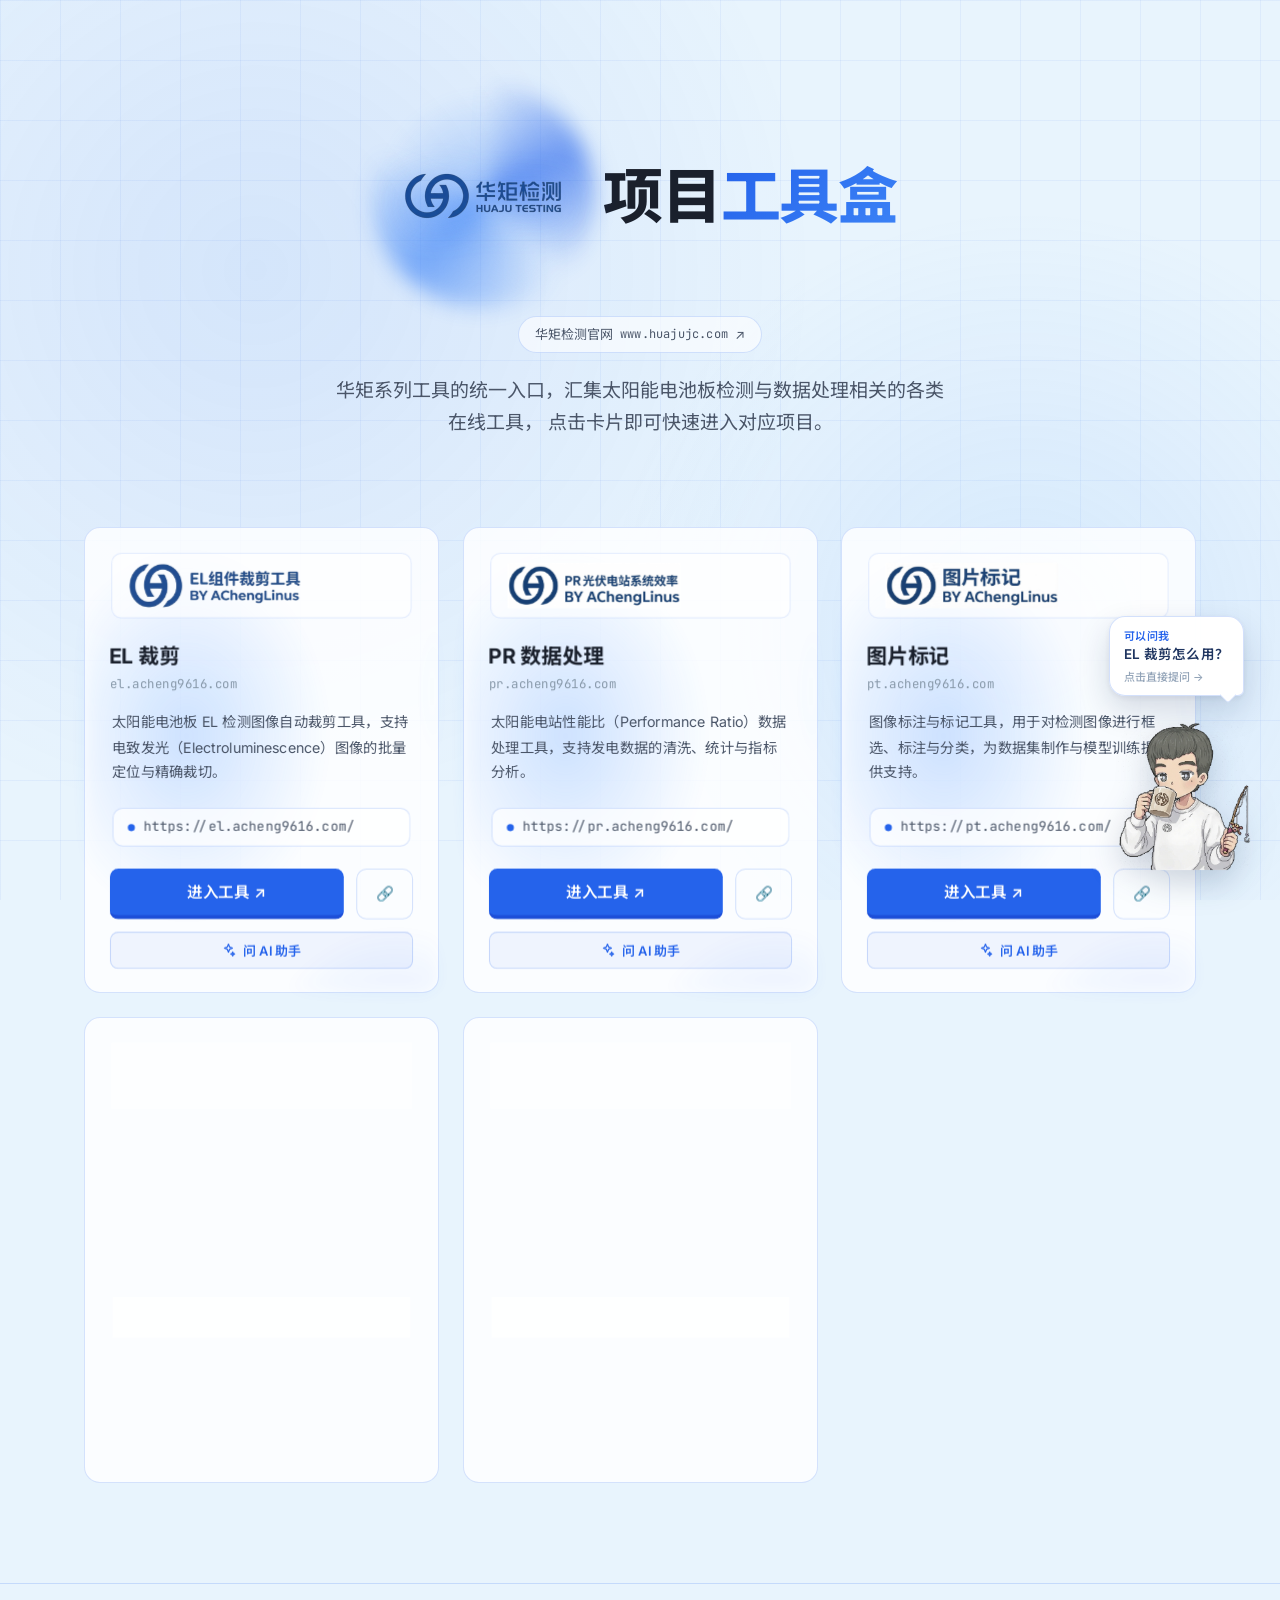
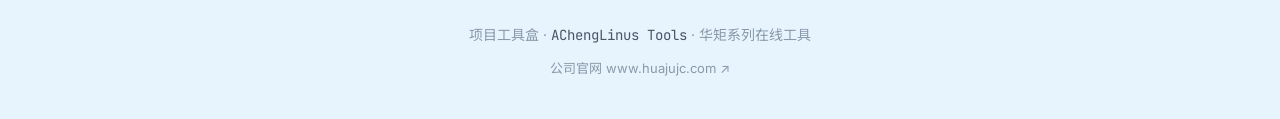
==== index.html @ 7087ccc2 "feat: 报告查询卡片补充 2024 年前后查询方式说明与弹窗" ====
<!DOCTYPE html>
<html lang="zh-CN" data-theme="day">
<head>
<meta charset="UTF-8">
<meta name="viewport" content="width=device-width, initial-scale=1.0">
<title>项目工具盒 — 华矩检测 · 光伏 EL 检测与 PR 数据在线工具</title>
<meta name="description" content="华矩检测在线工具盒：光伏电池板 EL 检测图像自动裁剪、PR 性能比数据清洗与报表、检测图像点位标注与偏差分析，浏览器打开即用，无需安装。">
<link rel="canonical" href="https://tool.acheng9616.com/">
<meta name="theme-color" content="#2563eb">
<meta property="og:type" content="website">
<meta property="og:site_name" content="项目工具盒 · 华矩检测">
<meta property="og:title" content="项目工具盒 — 华矩检测 · 光伏 EL 检测与 PR 数据在线工具">
<meta property="og:description" content="光伏电池板 EL 检测图像自动裁剪、PR 性能比数据清洗与报表、检测图像点位标注，浏览器打开即用。">
<meta property="og:url" content="https://tool.acheng9616.com/">
<meta property="og:image" content="https://tool.acheng9616.com/assets/logo.png">
<meta property="og:locale" content="zh_CN">
<meta name="twitter:card" content="summary">
<meta name="twitter:title" content="项目工具盒 — 华矩检测在线工具">
<meta name="twitter:description" content="光伏 EL 检测图像裁剪、PR 性能比数据处理、检测图像标注，浏览器打开即用。">
<script type="application/ld+json">
{
  "@context": "https://schema.org",
  "@graph": [
    {
      "@type": "Organization",
      "@id": "https://tool.acheng9616.com/#org",
      "name": "华矩检测",
      "alternateName": "HUAJU TESTING",
      "url": "https://www.huajujc.com/",
      "logo": "https://tool.acheng9616.com/assets/logo.png"
    },
    {
      "@type": "WebSite",
      "@id": "https://tool.acheng9616.com/#website",
      "url": "https://tool.acheng9616.com/",
      "name": "项目工具盒 — 华矩检测在线工具",
      "inLanguage": "zh-CN",
      "publisher": { "@id": "https://tool.acheng9616.com/#org" }
    },
    {
      "@type": "ItemList",
      "name": "在线工具",
      "itemListElement": [
        { "@type": "ListItem", "position": 1, "name": "EL 裁剪 — 光伏 EL 检测图像自动裁剪", "url": "https://el.acheng9616.com/" },
        { "@type": "ListItem", "position": 2, "name": "PR 数据处理 — 光伏电站性能比解析", "url": "https://pr.acheng9616.com/" },
        { "@type": "ListItem", "position": 3, "name": "图片标记 — 光伏组件 EL 点位标注", "url": "https://pt.acheng9616.com/" }
      ]
    }
  ]
}
</script>
<link rel="icon" type="image/png" sizes="131x96" href="assets/favicon.png">
<link rel="preconnect" href="https://fonts.googleapis.com">
<link href="https://fonts.googleapis.com/css2?family=Inter:wght@400;500;600;700;800&family=JetBrains+Mono:wght@400;500&family=Noto+Sans+SC:wght@400;500;600;700&display=swap" rel="stylesheet">
<style>
:root {
  --bg-primary: #0a0a0f;
  --bg-secondary: #12121a;
  --bg-card: rgba(18, 18, 30, 0.75);
  --bg-card-hover: rgba(30, 30, 50, 0.85);
  --border: rgba(59, 130, 246, 0.12);
  --border-hover: rgba(59, 130, 246, 0.35);
  --text-primary: #e8e8ed;
  --text-secondary: #8888a0;
  --text-muted: #555570;
  --accent: #3b82f6;
  --accent-2: #60a5fa;
  --accent-hover: #2563eb;
  --accent-glow: rgba(59, 130, 246, 0.15);
  --radius: 16px;
  --radius-sm: 10px;
}

/* ===== Day Mode (蓝天白云) ===== */
[data-theme="day"] {
  --bg-primary: #e8f4fd;
  --bg-secondary: #d0e8f7;
  --bg-card: rgba(255, 255, 255, 0.78);
  --bg-card-hover: rgba(255, 255, 255, 0.95);
  --border: rgba(37, 99, 235, 0.18);
  --border-hover: rgba(37, 99, 235, 0.45);
  --text-primary: #1a202c;
  --text-secondary: #4a5568;
  --text-muted: #8899aa;
  --accent: #2563eb;
  --accent-2: #3b82f6;
  --accent-hover: #1d4ed8;
  --accent-glow: rgba(37, 99, 235, 0.10);
}

[data-theme="day"] body::before {
  background:
    radial-gradient(800px circle at 20% 30%, rgba(37, 99, 235, 0.10) 0%, transparent 70%),
    radial-gradient(600px circle at 80% 70%, rgba(96, 165, 250, 0.14) 0%, transparent 70%) !important;
}

[data-theme="day"] .grid-overlay {
  background-image:
    linear-gradient(rgba(37, 99, 235, 0.06) 1px, transparent 1px),
    linear-gradient(90deg, rgba(37, 99, 235, 0.06) 1px, transparent 1px) !important;
}

[data-theme="day"] .card {
  background: rgba(255, 255, 255, 0.82);
}

[data-theme="day"] .card:hover {
  background: rgba(255, 255, 255, 0.96);
}

[data-theme="day"] .brand {
  background: rgba(255, 255, 255, 0.6);
  border-color: rgba(37, 99, 235, 0.12);
}

[data-theme="day"] .domain-tag {
  background: rgba(255, 255, 255, 0.7);
}

* { margin: 0; padding: 0; box-sizing: border-box; }

html {
  scroll-behavior: smooth;
  scrollbar-width: thin;
  scrollbar-color: var(--accent) var(--bg-secondary);
}

body {
  font-family: 'Inter', 'Noto Sans SC', -apple-system, sans-serif;
  background: var(--bg-primary);
  color: var(--text-primary);
  line-height: 1.6;
  min-height: 100vh;
  overflow-x: hidden;
  transition: background-color 0.4s ease, color 0.4s ease;
}

/* Ambient background effect */
body::before {
  content: '';
  position: fixed;
  inset: 0;
  background:
    radial-gradient(800px circle at 20% 30%, rgba(59, 130, 246, 0.05) 0%, transparent 70%),
    radial-gradient(600px circle at 80% 70%, rgba(96, 165, 250, 0.04) 0%, transparent 70%);
  pointer-events: none;
  z-index: 0;
  transition: background 0.4s ease;
}

/* Grid overlay */
.grid-overlay {
  position: fixed;
  inset: 0;
  background-image:
    linear-gradient(rgba(59, 130, 246, 0.03) 1px, transparent 1px),
    linear-gradient(90deg, rgba(59, 130, 246, 0.03) 1px, transparent 1px);
  background-size: 60px 60px;
  pointer-events: none;
  z-index: 0;
  transition: background-image 0.4s ease;
}

.container {
  position: relative;
  z-index: 1;
  max-width: 1160px;
  margin: 0 auto;
  padding: 0 24px;
}

/* ===== Hero ===== */
.hero {
  padding: 96px 0 64px;
  text-align: center;
}

.hero h1 {
  font-size: clamp(36px, 6vw, 60px);
  font-weight: 800;
  line-height: 1.15;
  margin-bottom: 20px;
  letter-spacing: -0.02em;
}

.hero h1 .gradient {
  background: linear-gradient(135deg, var(--accent), var(--accent-2));
  -webkit-background-clip: text;
  -webkit-text-fill-color: transparent;
  background-clip: text;
}

.hero p {
  font-size: clamp(16px, 2vw, 19px);
  color: var(--text-secondary);
  max-width: 620px;
  margin: 0 auto;
  line-height: 1.7;
}

/* 公司官网入口 */
.hero-site {
  margin: 0 0 22px;
}

.hero-site a {
  display: inline-flex;
  align-items: center;
  gap: 7px;
  padding: 7px 16px;
  border: 1px solid var(--border);
  border-radius: 999px;
  background: rgba(255, 255, 255, 0.6);
  color: var(--text-secondary);
  font-size: 13px;
  text-decoration: none;
  transition: color 0.3s ease, border-color 0.3s ease, background 0.3s ease, transform 0.3s ease;
}

.hero-site a:hover {
  color: var(--accent);
  border-color: var(--accent);
  background: #fff;
  transform: translateY(-1px);
}

.hero-site .mono {
  font-family: 'JetBrains Mono', monospace;
  font-size: 12px;
  letter-spacing: 0.2px;
}

/* ===== 动态 logo ===== */
.hero-title {
  display: flex;
  align-items: center;
  justify-content: center;
  gap: 20px;
  flex-wrap: wrap;
  margin-bottom: 20px;
}

.hero-title h1 {
  margin-bottom: 0;
}

.hero .logo {
  position: relative;
  width: clamp(132px, 22vw, 200px);
  height: clamp(132px, 22vw, 200px);
  flex-shrink: 0;
  perspective: 800px;
  animation: logoFloat 5s ease-in-out infinite;
}

.hero .logo::before {
  content: '';
  position: absolute;
  inset: -6px;
  border-radius: 50%;
  background: radial-gradient(circle, rgba(59, 130, 246, 0.35), transparent 70%);
  filter: blur(6px);
  z-index: 0;
  animation: logoGlow 4s ease-in-out infinite;
}

.hero .logo::after {
  content: '';
  position: absolute;
  inset: -12px;
  border-radius: 50%;
  background: conic-gradient(from 0deg,
    transparent 0%, var(--accent) 18%, transparent 38%,
    var(--accent-2) 62%, transparent 82%);
  filter: blur(10px);
  opacity: 0.6;
  z-index: 0;
  animation: logoSpin 9s linear infinite;
}

.hero .logo img {
  position: relative;
  width: 100%;
  height: 100%;
  object-fit: contain;
  z-index: 2;
  filter: drop-shadow(0 6px 18px rgba(59, 130, 246, 0.45));
  transition: transform 0.5s ease;
}

.hero .logo:hover img {
  transform: rotate3d(0.5, 1, 0, 20deg) scale(1.08);
}

@keyframes logoFloat {
  0%, 100% { transform: translateY(0); }
  50%      { transform: translateY(-10px); }
}

@keyframes logoGlow {
  0%, 100% { transform: scale(1);    opacity: 0.55; }
  50%      { transform: scale(1.15); opacity: 0.85; }
}

@keyframes logoSpin {
  to { transform: rotate(360deg); }
}

/* ===== Projects Grid ===== */
.projects {
  padding: 24px 0 100px;
}

.projects-grid {
  display: grid;
  grid-template-columns: repeat(auto-fit, minmax(320px, 1fr));
  gap: 24px;
}

.card-wrap {
  perspective: 1200px;
  height: 100%;
}

.card {
  background: var(--bg-card);
  border: 1px solid var(--border);
  border-radius: var(--radius);
  padding: 30px;
  position: relative;
  display: flex;
  flex-direction: column;
  height: 100%;
  transform-style: preserve-3d;
  will-change: transform;
  transition: transform 0.5s ease, border-color 0.3s, background 0.4s ease, box-shadow 0.3s;
}

.card::before {
  content: '';
  position: absolute;
  top: 0; left: 0; right: 0;
  height: 2px;
  background: linear-gradient(90deg, transparent, var(--accent), transparent);
  opacity: 0;
  transition: opacity 0.3s;
}

.card:hover {
  border-color: var(--border-hover);
  transform: translateY(-8px) scale(1.04) rotate3d(0.5, 1, 0, 16deg);
  background: var(--bg-card-hover);
  box-shadow: 0 24px 60px var(--accent-glow);
}

.card:hover::before {
  opacity: 1;
}

/* 3D 分层深度（卡片旋转时产生视差） */
.card .brand { transform: translateZ(30px); }
.card h2 { transform: translateZ(45px); }
.card .sub { transform: translateZ(40px); }
.card p.desc { transform: translateZ(25px); }
.card .domain-tag { transform: translateZ(20px); }
.card .card-actions { transform: translateZ(40px); }

/* 流动画面背景（仿 shader 的墨水/光斑漂移） */
.card::after {
  content: '';
  position: absolute;
  inset: 0;
  border-radius: inherit;
  overflow: hidden;
  z-index: 0;
  pointer-events: none;
  background:
    radial-gradient(42% 42% at 18% 28%, rgba(59, 130, 246, 0.55), transparent 60%),
    radial-gradient(38% 38% at 82% 22%, rgba(96, 165, 250, 0.50), transparent 60%),
    radial-gradient(46% 46% at 55% 82%, rgba(37, 99, 235, 0.50), transparent 62%),
    radial-gradient(34% 34% at 88% 70%, rgba(147, 197, 253, 0.42), transparent 60%);
  background-size: 160% 160%;
  filter: blur(8px) saturate(1.2);
  opacity: 0.4;
  animation: cardFlow 16s ease-in-out infinite alternate;
  transition: opacity 0.5s ease;
}

.card:hover::after {
  opacity: 0.68;
}

@keyframes cardFlow {
  0%   { background-position: 0% 0%, 100% 0%, 50% 100%, 100% 100%; }
  33%  { background-position: 55% 35%, 30% 55%, 85% 20%, 20% 75%; }
  66%  { background-position: 85% 75%, 60% 20%, 15% 45%, 70% 30%; }
  100% { background-position: 100% 100%, 0% 100%, 40% 20%, 90% 15%; }
}

/* 邮戳印章：悬停时浮现名称与日期 */
.postmark {
  position: absolute;
  top: 16px;
  right: 16px;
  z-index: 5;
  width: 72px;
  height: 72px;
  border: 2px dashed var(--accent);
  border-radius: 50%;
  display: flex;
  flex-direction: column;
  align-items: center;
  justify-content: center;
  gap: 2px;
  text-align: center;
  background: var(--accent-glow);
  color: var(--accent);
  transform: translateZ(60px) rotate(14deg) scale(0.5);
  opacity: 0;
  pointer-events: none;
  transition: opacity 0.45s ease, transform 0.55s cubic-bezier(0.34, 1.56, 0.64, 1);
}

.postmark .pm-name {
  font-size: 16px;
  font-weight: 800;
  line-height: 1;
  letter-spacing: 0.05em;
}

.postmark .pm-date {
  font-size: 9px;
  font-weight: 700;
  letter-spacing: 0.12em;
  opacity: 0.85;
}

.card:hover .postmark {
  opacity: 1;
  transform: translateZ(70px) rotate(-6deg) scale(1);
}

/* 品牌 logo 区域 */
.brand {
  display: flex;
  align-items: center;
  height: 64px;
  padding: 0 16px;
  margin-bottom: 22px;
  background: var(--bg-secondary);
  border: 1px solid var(--border);
  border-radius: var(--radius-sm);
  transition: background 0.4s ease, border-color 0.4s ease;
}

.brand img {
  max-height: 44px;
  max-width: 100%;
  width: auto;
  height: auto;
  object-fit: contain;
  display: block;
}

.card h2 {
  font-size: 20px;
  font-weight: 700;
  margin-bottom: 2px;
}

.card .sub {
  font-size: 12px;
  color: var(--text-muted);
  font-family: 'JetBrains Mono', monospace;
  letter-spacing: 0.02em;
  margin-bottom: 14px;
  display: block;
}

.card p.desc {
  font-size: 14px;
  color: var(--text-secondary);
  line-height: 1.75;
  margin-bottom: 22px;
  flex-grow: 1;
}

.domain-tag {
  display: inline-flex;
  align-items: center;
  gap: 8px;
  padding: 8px 14px;
  background: var(--bg-secondary);
  border: 1px solid var(--border);
  border-radius: var(--radius-sm);
  font-family: 'JetBrains Mono', monospace;
  font-size: 13px;
  color: var(--text-secondary);
  margin-bottom: 20px;
  transition: background 0.4s ease, border-color 0.4s ease;
  word-break: break-all;
}

.domain-tag .dot {
  width: 7px;
  height: 7px;
  border-radius: 50%;
  background: var(--accent);
  flex-shrink: 0;
}

.card-actions {
  display: flex;
  gap: 12px;
}

.btn-primary {
  flex: 1;
  display: inline-flex;
  align-items: center;
  justify-content: center;
  gap: 8px;
  padding: 8px 24px;
  background: var(--accent);
  color: #fff;
  border: none;
  border-bottom: 4px solid var(--accent-hover);
  border-radius: 8px;
  font-size: 15px;
  font-weight: 600;
  cursor: pointer;
  transition: all 0.2s;
  text-decoration: none;
  font-family: inherit;
}

.btn-primary:hover {
  filter: brightness(1.1);
  transform: translateY(-1px);
  border-bottom-width: 6px;
}

.btn-primary:active {
  filter: brightness(0.9);
  transform: translateY(2px);
  border-bottom-width: 2px;
}

.btn-ghost {
  display: inline-flex;
  align-items: center;
  justify-content: center;
  padding: 12px 18px;
  background: transparent;
  color: var(--text-primary);
  border: 1px solid var(--border);
  border-radius: var(--radius-sm);
  font-size: 14px;
  font-weight: 500;
  cursor: pointer;
  transition: all 0.2s;
  text-decoration: none;
  font-family: inherit;
  white-space: nowrap;
}

.btn-ghost:hover {
  border-color: var(--border-hover);
  background: var(--bg-card);
  transform: translateY(-2px);
}

/* ===== Footer ===== */
.footer {
  border-top: 1px solid var(--border);
  padding: 40px 0;
  text-align: center;
  transition: border-color 0.4s ease;
}

.footer p {
  font-size: 14px;
  color: var(--text-muted);
}

.footer .mono {
  font-family: 'JetBrains Mono', monospace;
  color: var(--text-secondary);
}

.footer-site {
  margin-top: 10px;
}

.footer-site a {
  font-size: 13px;
  color: var(--text-muted);
  text-decoration: none;
  transition: color 0.3s ease;
}

.footer-site a:hover {
  color: var(--accent);
}

/* ===== Version Choice Modal ===== */
.modal-overlay {
  position: fixed;
  inset: 0;
  z-index: 2000;
  background: rgba(0, 0, 0, 0.6);
  backdrop-filter: blur(6px);
  -webkit-backdrop-filter: blur(6px);
  display: none;
  align-items: center;
  justify-content: center;
  padding: 24px;
}

.modal-overlay.open {
  display: flex;
}

.modal-box {
  background: var(--bg-card);
  border: 1px solid var(--border);
  border-radius: var(--radius);
  padding: 32px;
  max-width: 520px;
  width: 100%;
  box-shadow: 0 20px 60px rgba(0, 0, 0, 0.4);
  backdrop-filter: blur(10px);
  -webkit-backdrop-filter: blur(10px);
}

.modal-box h3 {
  font-size: 18px;
  font-weight: 600;
  margin-bottom: 12px;
}

.modal-box p.sub {
  font-size: 14px;
  color: var(--text-secondary);
  line-height: 1.7;
  margin-bottom: 20px;
}

.version-cards {
  display: grid;
  grid-template-columns: 1fr 1fr;
  gap: 16px;
  margin-bottom: 8px;
}

.version-card {
  background: var(--bg-card);
  border: 1px solid var(--border);
  border-radius: var(--radius-sm);
  padding: 24px 20px;
  text-align: center;
  cursor: pointer;
  transition: all 0.25s;
  text-decoration: none;
  color: var(--text-primary);
  display: block;
}

.version-card:hover {
  border-color: var(--accent);
  background: var(--bg-card-hover);
  transform: translateY(-3px);
  box-shadow: 0 8px 28px var(--accent-glow);
}

.version-card .vc-icon {
  font-size: 36px;
  margin-bottom: 12px;
  display: block;
}

.version-card .vc-label {
  font-size: 15px;
  font-weight: 600;
  margin-bottom: 6px;
  display: block;
}

.version-card .vc-hint {
  font-size: 12px;
  color: var(--text-muted);
  line-height: 1.5;
  display: block;
}

.modal-actions {
  display: flex;
  gap: 12px;
  justify-content: flex-end;
  margin-top: 16px;
}

.modal-cancel {
  padding: 10px 24px;
  font-size: 14px;
  background: transparent;
  color: var(--text-primary);
  border: 1px solid var(--border);
  border-radius: var(--radius-sm);
  font-weight: 500;
  cursor: pointer;
  transition: all 0.2s;
  font-family: inherit;
}

.modal-cancel:hover {
  border-color: var(--border-hover);
  background: var(--bg-card);
}

/* ===== Password Modal ===== */
.pwd-input {
  width: 100%;
  padding: 12px 16px;
  background: var(--bg-secondary);
  border: 1px solid var(--border);
  border-radius: var(--radius-sm);
  color: var(--text-primary);
  font-size: 15px;
  font-family: inherit;
  margin-bottom: 8px;
  outline: none;
  transition: border-color 0.2s;
}

.pwd-input:focus {
  border-color: var(--accent);
}

.pwd-error {
  color: #ef4444;
  font-size: 13px;
  margin-bottom: 8px;
  display: none;
}

/* ===== Report Query Modal ===== */
.report-info {
  font-size: 14px;
  color: var(--text-secondary);
  line-height: 1.8;
}

.report-info strong {
  color: var(--text-primary);
  font-weight: 600;
}

.report-info ol {
  margin: 6px 0 16px;
  padding-left: 22px;
}

.report-info li {
  margin-bottom: 6px;
}

.report-info p {
  margin-bottom: 6px;
}

.report-info p:last-child {
  margin-bottom: 0;
}

.report-info a,
.desc-link {
  color: var(--accent);
  text-decoration: none;
  border-bottom: 1px dashed rgba(59, 130, 246, 0.45);
  transition: border-bottom-color 0.2s;
}

.report-info a:hover,
.desc-link:hover {
  border-bottom-color: var(--accent);
}

.desc-link {
  white-space: nowrap;
}

@media (max-width: 600px) {
  .version-cards { grid-template-columns: 1fr; }
}

/* ===== Scroll Animations ===== */
.fade-in {
  opacity: 0;
  transform: translateY(24px);
  transition: opacity 0.6s ease, transform 0.6s ease;
}

.fade-in.visible {
  opacity: 1;
  transform: translateY(0);
}

/* 片头结束后会程序化聚焦标题（读屏用），不需要焦点框 */
#heroTitle:focus {
  outline: none;
}

/* ===== Responsive ===== */
@media (max-width: 600px) {
  .hero { padding: 80px 0 48px; }
  .hero h1 { font-size: 32px; }
  .hero-title { gap: 14px; }
  .card-actions { flex-direction: column; }
  .card { padding: 26px 22px; }
}
</style>
<link rel="stylesheet" href="intro.css">
<link rel="stylesheet" href="rag/assistant.css">
</head>
<body class="intro-active">

<noscript>
  <style>
    /* 无 JS 时直接让位给工具页，避免被片头锁住 */
    .intro { display: none !important; }
    body.intro-active { overflow: auto !important; }
  </style>
</noscript>

<!-- ===== 华矩（ESC / 跳过片头 立即进入，页脚可重播） ===== -->
<section class="intro" id="intro" aria-label="华矩检测品牌片头">
  <div class="intro-bg" aria-hidden="true">
    <div class="bg-orb bg-orb-a"></div>
    <div class="bg-orb bg-orb-b"></div>
    <div class="bg-grid"></div>
    <div class="bg-horizon"></div>
    <div class="bg-noise"></div>
  </div>

  <canvas id="energy-canvas" class="energy-canvas" aria-hidden="true"></canvas>

  <div class="intro-chrome" aria-hidden="true">
    <div class="chrome-top">
      <span class="chrome-brand">HUAJU <i>/</i> TESTING</span>
      <span class="chrome-center"><i></i> BRAND INTRO <i></i></span>
      <span class="chrome-sector">PV · ESS · TESTING</span>
    </div>
    <div class="chrome-bottom">
      <span>PRECISION / DATA / RELIABILITY</span>
      <span>HJ — 001</span>
    </div>
    <span class="corner corner-tl"></span>
    <span class="corner corner-tr"></span>
    <span class="corner corner-bl"></span>
    <span class="corner corner-br"></span>
  </div>

  <div class="intro-stage">
    <div class="mark-stage">
      <div class="orbit" aria-hidden="true">
        <span class="orbit-ring orbit-ring-outer"></span>
        <span class="orbit-ring orbit-ring-inner"></span>
        <span class="orbit-ticks"></span>
        <span class="orbit-sweep"></span>
        <span class="orbit-axis orbit-axis-x"></span>
        <span class="orbit-axis orbit-axis-y"></span>
        <span class="orbit-node node-1"></span>
        <span class="orbit-node node-2"></span>
        <span class="orbit-node node-3"></span>
        <span class="orbit-node node-4"></span>
        <span class="orbit-label label-n">PV <i>/</i> 01</span>
        <span class="orbit-label label-e">ESS <i>/</i> 02</span>
        <span class="orbit-label label-w">TEST <i>/</i> 03</span>
        <span class="orbit-readout readout-left">SYS.READY</span>
        <span class="orbit-readout readout-right">SCAN.ON</span>
      </div>

      <div class="emblem-wrap">
        <span class="emblem-glow" aria-hidden="true"></span>
        <span class="emblem" role="img" aria-label="华矩检测标识"></span>
        <span class="emblem-scan" aria-hidden="true"></span>
      </div>
    </div>

    <div class="intro-wordmark">
      <span class="wordmark-cn" role="img" aria-label="华矩检测"></span>
      <span class="wordmark-en" role="img" aria-label="HUAJU TESTING"></span>
    </div>

    <div class="intro-divider" aria-hidden="true"></div>

    <p class="intro-sectors"><span>光伏</span><i></i><span>储能</span><i></i><span>检测</span></p>
  </div>

  <div class="intro-footer">
    <div class="intro-progress" aria-hidden="true"><span></span></div>
    <div class="intro-footer-row">
      <span class="intro-status">BRAND IDENTIFICATION / 001</span>
      <button type="button" class="skip-intro" id="skipIntro">跳过片头 <span>[ 点击任意处 ]</span></button>
      <span class="intro-year">MMXXVI</span>
    </div>
  </div>
</section>

<!-- ===== 工具页主体（片头期间 inert） ===== -->
<div id="site">

<div class="grid-overlay"></div>

<!-- ===== Hero ===== -->
<header class="hero">
  <div class="container">
    <div class="hero-title fade-in">
      <div class="logo">
        <img src="assets/logo.png" alt="华矩检测 项目工具盒 logo">
      </div>
      <h1 id="heroTitle" tabindex="-1">项目<span class="gradient">工具盒</span></h1>
    </div>
    <div class="hero-site fade-in">
      <a href="https://www.huajujc.com" target="_blank" rel="noopener">
        华矩检测官网 <span class="mono">www.huajujc.com</span> ↗
      </a>
    </div>
    <p class="fade-in">
      华矩系列工具的统一入口，汇集太阳能电池板检测与数据处理相关的各类在线工具，
      点击卡片即可快速进入对应项目。
    </p>
  </div>
</header>

<!-- ===== Projects ===== -->
<section class="projects">
  <div class="container">
    <div class="projects-grid">

      <!-- EL 裁剪 -->
      <div class="card-wrap fade-in">
        <div class="card">
          <div class="postmark">
            <span class="pm-name">EL</span>
            <span class="pm-date">2026</span>
          </div>
          <div class="brand">
            <img src="assets/el-logo.png" alt="EL 裁剪：光伏电池板 EL 检测图像自动裁剪工具">
          </div>
          <h2>EL 裁剪</h2>
          <span class="sub">el.acheng9616.com</span>
          <p class="desc">
            太阳能电池板 EL 检测图像自动裁剪工具，支持电致发光（Electroluminescence）图像的批量定位与精确裁切。
          </p>
          <div class="domain-tag"><span class="dot"></span>https://el.acheng9616.com/</div>
          <div class="card-actions">
            <a class="btn-primary" href="javascript:void(0)" onclick="showVersionModal()">进入工具 ↗</a>
            <a class="btn-ghost" href="https://el.acheng9616.com/" target="_blank" rel="noopener">🔗</a>
            <button class="btn-ask" type="button" data-ask="EL 裁剪工具怎么使用？" title="问 AI：EL 裁剪工具怎么使用？">
              <svg viewBox="0 0 24 24" fill="none" stroke="currentColor" stroke-width="1.9" stroke-linecap="round" stroke-linejoin="round" aria-hidden="true"><path d="M12 3.2l1.8 4.4 4.4 1.8-4.4 1.8L12 15.6l-1.8-4.4L5.8 9.4l4.4-1.8L12 3.2z"/><path d="M18.6 15.4l.9 2.1 2.1.9-2.1.9-.9 2.1-.9-2.1-2.1-.9 2.1-.9.9-2.1z"/></svg>
              <span>问 AI 助手</span>
            </button>
          </div>
        </div>
      </div>

      <!-- PR 数据处理 -->
      <div class="card-wrap fade-in">
        <div class="card">
          <div class="postmark">
            <span class="pm-name">PR</span>
            <span class="pm-date">2026</span>
          </div>
          <div class="brand">
            <img src="assets/pr-logo.jpg" alt="PR 数据处理：光伏电站性能比数据解析工具">
          </div>
          <h2>PR 数据处理</h2>
          <span class="sub">pr.acheng9616.com</span>
          <p class="desc">
            太阳能电站性能比（Performance Ratio）数据处理工具，支持发电数据的清洗、统计与指标分析。
          </p>
          <div class="domain-tag"><span class="dot"></span>https://pr.acheng9616.com/</div>
          <div class="card-actions">
            <a class="btn-primary" href="https://pr.acheng9616.com/" target="_blank" rel="noopener">进入工具 ↗</a>
            <a class="btn-ghost" href="https://pr.acheng9616.com/" target="_blank" rel="noopener">🔗</a>
            <button class="btn-ask" type="button" data-ask="PR 数据处理工具怎么导入数据？" title="问 AI：PR 数据处理工具怎么导入数据？">
              <svg viewBox="0 0 24 24" fill="none" stroke="currentColor" stroke-width="1.9" stroke-linecap="round" stroke-linejoin="round" aria-hidden="true"><path d="M12 3.2l1.8 4.4 4.4 1.8-4.4 1.8L12 15.6l-1.8-4.4L5.8 9.4l4.4-1.8L12 3.2z"/><path d="M18.6 15.4l.9 2.1 2.1.9-2.1.9-.9 2.1-.9-2.1-2.1-.9 2.1-.9.9-2.1z"/></svg>
              <span>问 AI 助手</span>
            </button>
          </div>
        </div>
      </div>

      <!-- 图片标记 -->
      <div class="card-wrap fade-in">
        <div class="card">
          <div class="postmark">
            <span class="pm-name">PT</span>
            <span class="pm-date">2026</span>
          </div>
          <div class="brand">
            <img src="assets/pt-logo.jpg" alt="图片标记：光伏组件 EL 检测图像点位标注工具">
          </div>
          <h2>图片标记</h2>
          <span class="sub">pt.acheng9616.com</span>
          <p class="desc">
            图像标注与标记工具，用于对检测图像进行框选、标注与分类，为数据集制作与模型训练提供支持。
          </p>
          <div class="domain-tag"><span class="dot"></span>https://pt.acheng9616.com/</div>
          <div class="card-actions">
            <a class="btn-primary" href="https://pt.acheng9616.com/" target="_blank" rel="noopener">进入工具 ↗</a>
            <a class="btn-ghost" href="https://pt.acheng9616.com/" target="_blank" rel="noopener">🔗</a>
            <button class="btn-ask" type="button" data-ask="图片标记工具支持哪些图片格式？" title="问 AI：图片标记工具支持哪些图片格式？">
              <svg viewBox="0 0 24 24" fill="none" stroke="currentColor" stroke-width="1.9" stroke-linecap="round" stroke-linejoin="round" aria-hidden="true"><path d="M12 3.2l1.8 4.4 4.4 1.8-4.4 1.8L12 15.6l-1.8-4.4L5.8 9.4l4.4-1.8L12 3.2z"/><path d="M18.6 15.4l.9 2.1 2.1.9-2.1.9-.9 2.1-.9-2.1-2.1-.9 2.1-.9.9-2.1z"/></svg>
              <span>问 AI 助手</span>
            </button>
          </div>
        </div>
      </div>

      <!-- 电站仿真偏差分析工具 -->
      <div class="card-wrap fade-in">
        <div class="card">
          <div class="postmark">
            <span class="pm-name">DAT</span>
            <span class="pm-date">2026</span>
          </div>
          <div class="brand">
            <img src="assets/dev-logo.jpg" alt="电站仿真偏差分析：光伏电站发电偏差分析工具">
          </div>
          <h2>电站仿真偏差分析工具</h2>
          <span class="sub">dat.acheng9616.com</span>
          <p class="desc">
            电站仿真数据偏差分析工具，用于对比仿真模型与实际发电数据的偏差，辅助评估模型精度与运行状态。
          </p>
          <div class="domain-tag"><span class="dot"></span>https://dat.acheng9616.com/</div>
          <div class="card-actions">
            <a class="btn-primary" href="javascript:void(0)" onclick="showPasswordModal()">进入工具 ↗</a>
            <a class="btn-ghost" href="javascript:void(0)" onclick="showPasswordModal()">🔗</a>
            <button class="btn-ask" type="button" data-ask="电站仿真偏差分析工具怎么用？" title="问 AI：电站仿真偏差分析工具怎么用？">
              <svg viewBox="0 0 24 24" fill="none" stroke="currentColor" stroke-width="1.9" stroke-linecap="round" stroke-linejoin="round" aria-hidden="true"><path d="M12 3.2l1.8 4.4 4.4 1.8-4.4 1.8L12 15.6l-1.8-4.4L5.8 9.4l4.4-1.8L12 3.2z"/><path d="M18.6 15.4l.9 2.1 2.1.9-2.1.9-.9 2.1-.9-2.1-2.1-.9 2.1-.9.9-2.1z"/></svg>
              <span>问 AI 助手</span>
            </button>
          </div>
        </div>
      </div>

      <!-- 报告查询系统 -->
      <div class="card-wrap fade-in">
        <div class="card">
          <div class="postmark">
            <span class="pm-name">RPT</span>
            <span class="pm-date">2026</span>
          </div>
          <div class="brand">
            <img src="assets/report-logo.png" alt="报告查询系统：华矩检测报告在线查询入口">
          </div>
          <h2>报告查询系统</h2>
          <span class="sub">kdocs.cn</span>
          <p class="desc">
            2024 年及以后的报告可直接在线查询；更早的报告请通过机构邮件、电话或认监委监管平台查询。
            <a class="desc-link" href="javascript:void(0)" onclick="showReportModal()">查看查询方式 →</a>
          </p>
          <div class="domain-tag"><span class="dot"></span>kdocs.cn/office/d/323730395367</div>
          <div class="card-actions">
            <a class="btn-primary" href="https://kdocs.cn/office/d/323730395367?share_id=Q0UUQfpKB1UUVn" target="_blank" rel="noopener">点击查询 ↗</a>
            <a class="btn-ghost" href="https://kdocs.cn/office/d/323730395367?share_id=Q0UUQfpKB1UUVn" target="_blank" rel="noopener">🔗</a>
            <button class="btn-ask" type="button" data-ask="报告查询系统怎么查报告？" title="问 AI：报告查询系统怎么查报告？">
              <svg viewBox="0 0 24 24" fill="none" stroke="currentColor" stroke-width="1.9" stroke-linecap="round" stroke-linejoin="round" aria-hidden="true"><path d="M12 3.2l1.8 4.4 4.4 1.8-4.4 1.8L12 15.6l-1.8-4.4L5.8 9.4l4.4-1.8L12 3.2z"/><path d="M18.6 15.4l.9 2.1 2.1.9-2.1.9-.9 2.1-.9-2.1-2.1-.9 2.1-.9.9-2.1z"/></svg>
              <span>问 AI 助手</span>
            </button>
          </div>
        </div>
      </div>

    </div>
  </div>
</section>

<!-- ===== Footer ===== -->
<footer class="footer">
  <div class="container">
    <p>项目工具盒 · <span class="mono">AChengLinus Tools</span> · 华矩系列在线工具</p>
    <p class="footer-site"><a href="https://www.huajujc.com" target="_blank" rel="noopener">公司官网 www.huajujc.com ↗</a></p>
  </div>
</footer>

<!-- ===== Version Choice Modal ===== -->
<div class="modal-overlay" id="versionModal" onclick="if(event.target===this)closeVersionModal()">
  <div class="modal-box">
    <h3>选择使用方式</h3>
    <p class="sub">请选择适合您的方式使用华矩EL裁剪工具。</p>
    <div class="version-cards">
      <a href="javascript:void(0)" class="version-card" onclick="goServer()">
        <span class="vc-icon">🌐</span>
        <span class="vc-label">服务器版（局域网）</span>
        <span class="vc-hint">部署在实验室的局域网服务器，无需安装</span>
      </a>
      <a href="javascript:void(0)" class="version-card" onclick="goOffline()">
        <span class="vc-icon">💻</span>
        <span class="vc-label">下载离线版</span>
        <span class="vc-hint">下载到本机使用，双击 EXE 启动<br>适合外网/远程办公场景</span>
      </a>
    </div>
    <div class="modal-actions">
      <button class="modal-cancel" onclick="closeVersionModal()">取消</button>
    </div>
  </div>
</div>

<!-- ===== Password Modal ===== -->
<div class="modal-overlay" id="passwordModal" onclick="if(event.target===this)closePasswordModal()">
  <div class="modal-box">
    <h3>输入访问密码</h3>
    <p class="sub">电站仿真偏差分析工具受密码保护，请输入密码后进入。<br>该密码请向 <strong>AChengLinus</strong> 获取。</p>
    <input type="password" id="pwdInput" class="pwd-input" placeholder="请输入访问密码" autocomplete="off" onkeydown="if(event.key==='Enter')checkPassword()">
    <p class="pwd-error" id="pwdError">密码错误，请重试。</p>
    <div class="modal-actions">
      <button class="modal-cancel" onclick="closePasswordModal()">取消</button>
      <button class="btn-primary" style="flex:none;" onclick="checkPassword()">确认进入</button>
    </div>
  </div>
</div>

<!-- ===== Report Query Modal ===== -->
<div class="modal-overlay" id="reportModal" onclick="if(event.target===this)closeReportModal()">
  <div class="modal-box">
    <h3>报告查询</h3>
    <p class="sub">2024 年及以后的报告支持在线查询；更早的报告请通过以下方式获取。</p>
    <div class="report-info">
      <p><strong>2024 年之前的报告：</strong></p>
      <ol>
        <li>通过我机构的邮件、电话查询（联系方式见 <a href="https://www.huajujc.com" target="_blank" rel="noopener">华矩检测官网</a>）；</li>
        <li>通过 <a href="https://cx.cnca.cn/" target="_blank" rel="noopener">认监委监管平台</a> 查询。</li>
      </ol>
      <p><strong>2024 年之后的报告：</strong>除上述方式外，还可以直接点击下方按钮，通过金山文档在线查询。</p>
    </div>
    <div class="modal-actions">
      <button class="modal-cancel" onclick="closeReportModal()">关闭</button>
      <a class="btn-primary" style="flex:none;" href="https://kdocs.cn/office/d/323730395367?share_id=Q0UUQfpKB1UUVn" target="_blank" rel="noopener">点击查询 ↗</a>
    </div>
  </div>
</div>
</div><!-- /#site -->

<script>
// ===== Version Choice Modal =====
function showVersionModal() {
  document.getElementById('versionModal').classList.add('open');
}
function closeVersionModal() {
  document.getElementById('versionModal').classList.remove('open');
}
function goServer() {
  window.open('http://192.168.3.119:15789', '_blank');
  closeVersionModal();
}
function goOffline() {
  window.open('https://ug.link/acheng9616/filemgr/share-download/?id=98f5b410141245c7aefb0f5822416301', '_blank');
  closeVersionModal();
}

// ===== Password Modal =====
function showPasswordModal() {
  document.getElementById('passwordModal').classList.add('open');
  document.getElementById('pwdInput').value = '';
  document.getElementById('pwdError').style.display = 'none';
  setTimeout(function () { document.getElementById('pwdInput').focus(); }, 100);
}
function closePasswordModal() {
  document.getElementById('passwordModal').classList.remove('open');
}
function checkPassword() {
  var v = document.getElementById('pwdInput').value;
  if (v === 'hjjc') {
    closePasswordModal();
    window.open('https://ug.link/acheng9616/filemgr/share-download/?id=d36c5e1a51774e5090649779e7b5c235', '_blank');
  } else {
    document.getElementById('pwdError').style.display = 'block';
  }
}

// ===== Report Query Modal =====
function showReportModal() {
  document.getElementById('reportModal').classList.add('open');
}
function closeReportModal() {
  document.getElementById('reportModal').classList.remove('open');
}

document.addEventListener('keydown', function (e) {
  if (e.key === 'Escape') {
    closeVersionModal();
    closePasswordModal();
    closeReportModal();
  }
});

// ===== 滚动入场动画（片头让位后才启动，保留 80ms 递进） =====
(function () {
  const items = document.querySelectorAll('.fade-in');
  let started = false;

  function reveal() {
    if (started) return;
    started = true;

    if (!('IntersectionObserver' in window)) {
      items.forEach(function (el) { el.classList.add('visible'); });
      return;
    }
    const io = new IntersectionObserver(function (entries) {
      entries.forEach(function (entry) {
        if (entry.isIntersecting) {
          entry.target.classList.add('visible');
          io.unobserve(entry.target);
        }
      });
    }, { threshold: 0.12 });
    items.forEach(function (el, i) {
      // 卡片依次错开，形成渐次入场
      el.style.transitionDelay = (i * 80) + 'ms';
      io.observe(el);
    });
  }

  // 重播片头时先收回入场状态，让同一套递进动效再播一次
  window.addEventListener('intro-replay', function () {
    started = false;
    items.forEach(function (el) { el.classList.remove('visible'); });
  });

  // body.intro-active 表示片头正在播放：等片头开始退场时再入场
  if (document.body.classList.contains('intro-active')) {
    window.addEventListener('site-ready', reveal);
    // 兜底：万一片头脚本异常未派发事件，8 秒后自行放行
    window.setTimeout(function () {
      if (!document.body.classList.contains('intro-active')) reveal();
    }, 8000);
  } else {
    reveal();
  }
})();
</script>
<script src="rag/config.js"></script>
<script src="rag/retriever.js"></script>
<script src="rag/assistant.js"></script>
<script src="intro.js"></script>
</body>
</html>
---- intro.css ----
/* =========================================================
   华矩检测 · 品牌片头（HUAJU BRAND INTRO）
   逐字移植自 huaju-logo-intro/styles.css，含 Base64 掩膜变量，
   请勿手工改写；如需替换标识，请与 assets 中的 logo 一并替换。
   ========================================================= */

/* 片头作用域变量（原 :root 收敛到 .intro，避免污染工具页） */
.intro {
  --paper: #f4f7f8;
  --paper-soft: #eef3f6;
  --ink: #0a1826;
  --ink-soft: #536473;
  --ink-faint: #83919d;
  --brand: #1a4d99;
  --brand-deep: #123b74;
  --brand-light: #6f9ed2;
  --cyan: #78e7dd;
  --line: rgba(17, 51, 83, 0.13);
  --line-soft: rgba(17, 51, 83, 0.075);
  --night: #07111d;
  --font-sans: "Microsoft YaHei", "PingFang SC", "Noto Sans SC", "Source Han Sans SC", sans-serif;
  --font-mono: "Cascadia Mono", "SFMono-Regular", "Roboto Mono", Consolas, monospace;
  --ease-out: cubic-bezier(0.16, 1, 0.3, 1);
  --ease-in-out: cubic-bezier(0.65, 0, 0.35, 1);
  --intro-duration: 3000ms;
  font-family: var(--font-sans);
}

body.intro-active {
  overflow: hidden;
}

.intro :focus-visible {
  outline-color: #a9ceff;
}

/* 工具页没有 huaju 的全局 button 重置，这里仅给片头/页脚按钮补齐 */
.intro button,
.footer-replay {
  margin: 0;
  border: 0;
  background: none;
  color: inherit;
  font: inherit;
  letter-spacing: inherit;
  -webkit-appearance: none;
  appearance: none;
  cursor: pointer;
}

/* =========================================================
   Brand intro
   ========================================================= */

.intro {
  --emblem-mask: url("[data-uri]");
  --wordmark-cn-mask: url("[data-uri]");
  --wordmark-en-mask: url("[data-uri]");
  position: fixed;
  inset: 0;
  z-index: 9999;
  display: grid;
  place-items: center;
  overflow: hidden;
  color: #edf5ff;
  background: #040910;
  clip-path: circle(80% at 50% 50%);
  cursor: default;
}

.intro[hidden] {
  display: none;
}

.intro.is-leaving {
  clip-path: circle(0% at 50% 49%);
  transition: clip-path 1.1s cubic-bezier(0.7, 0, 0.18, 1);
  pointer-events: none;
}

.intro.is-leaving .intro-stage {
  opacity: 0;
  filter: blur(7px);
  transform: scale(1.07);
  transition:
    opacity 0.55s ease,
    filter 0.7s ease,
    transform 1s var(--ease-in-out);
}

.intro.is-leaving .intro-chrome,
.intro.is-leaving .intro-footer {
  opacity: 0;
  transition: opacity 0.35s ease;
}

.intro-bg {
  position: absolute;
  inset: 0;
  overflow: hidden;
}

.intro-bg::before {
  position: absolute;
  inset: 0;
  content: "";
  background:
    radial-gradient(ellipse 50% 46% at 50% 44%, rgba(33, 76, 128, 0.33), transparent 64%),
    radial-gradient(ellipse 100% 70% at 50% 120%, rgba(19, 58, 101, 0.22), transparent 58%),
    linear-gradient(180deg, #07101c 0%, #050b13 48%, #03070d 100%);
}

.bg-orb {
  position: absolute;
  border-radius: 50%;
  filter: blur(100px);
  opacity: 0.62;
}

.bg-orb-a {
  top: -22%;
  left: 8%;
  width: 42vw;
  height: 42vw;
  background: rgba(26, 77, 153, 0.38);
  animation: orbDriftA 18s ease-in-out infinite alternate;
}

.bg-orb-b {
  right: 2%;
  bottom: -30%;
  width: 36vw;
  height: 36vw;
  background: rgba(33, 104, 127, 0.27);
  animation: orbDriftB 22s ease-in-out infinite alternate;
}

.bg-grid {
  position: absolute;
  inset: 0;
  background-image:
    linear-gradient(rgba(131, 174, 227, 0.075) 1px, transparent 1px),
    linear-gradient(90deg, rgba(131, 174, 227, 0.075) 1px, transparent 1px);
  background-size: 88px 88px;
  mask-image: radial-gradient(ellipse 72% 66% at 50% 46%, #000 8%, rgba(0, 0, 0, 0.7) 46%, transparent 78%);
  animation: gridDrift 32s linear infinite;
}

.bg-grid::after {
  position: absolute;
  inset: 0;
  content: "";
  background-image:
    linear-gradient(rgba(131, 174, 227, 0.055) 1px, transparent 1px),
    linear-gradient(90deg, rgba(131, 174, 227, 0.055) 1px, transparent 1px);
  background-size: 22px 22px;
  opacity: 0.8;
}

.bg-horizon {
  position: absolute;
  bottom: -35%;
  left: 50%;
  width: 130vw;
  height: 62vh;
  border-radius: 50%;
  background: radial-gradient(ellipse at center, rgba(53, 106, 168, 0.24) 0%, transparent 64%);
  filter: blur(20px);
  transform: translateX(-50%);
}

.bg-noise {
  position: absolute;
  inset: 0;
  opacity: 0.055;
  background-image: url("data:image/svg+xml,%3Csvg xmlns='http://www.w3.org/2000/svg' width='160' height='160'%3E%3Cfilter id='n'%3E%3CfeTurbulence type='fractalNoise' baseFrequency='0.92' numOctaves='3' stitchTiles='stitch'/%3E%3C/filter%3E%3Crect width='100%25' height='100%25' filter='url(%23n)' opacity='0.7'/%3E%3C/svg%3E");
  mix-blend-mode: soft-light;
  pointer-events: none;
}

.energy-canvas {
  position: absolute;
  inset: 0;
  z-index: 1;
  width: 100%;
  height: 100%;
  opacity: 0.7;
  pointer-events: none;
}

.intro::after {
  position: absolute;
  inset: 0;
  z-index: 2;
  content: "";
  pointer-events: none;
  box-shadow: inset 0 0 20vw rgba(0, 4, 9, 0.72);
  background: linear-gradient(180deg, rgba(1, 5, 10, 0.32), transparent 22%, transparent 78%, rgba(1, 5, 10, 0.45));
}

.intro-chrome {
  position: absolute;
  inset: 0;
  z-index: 5;
  padding: 34px 46px;
  pointer-events: none;
  opacity: 0;
  transition: opacity 0.45s ease;
}

.intro.is-playing .intro-chrome {
  opacity: 1;
  transition-delay: 0.43s;
}

.chrome-top {
  display: flex;
  align-items: center;
  justify-content: space-between;
  color: rgba(183, 211, 239, 0.46);
  font-family: var(--font-mono);
  font-size: 8px;
  letter-spacing: 0.18em;
}

.chrome-brand {
  color: rgba(214, 233, 250, 0.68);
  letter-spacing: 0.14em;
}

.chrome-brand i {
  padding: 0 5px;
  color: #568ac3;
  font-style: normal;
}

.chrome-center {
  display: flex;
  align-items: center;
  gap: 9px;
}

.chrome-center i {
  width: 3px;
  height: 3px;
  border-radius: 50%;
  background: rgba(137, 189, 240, 0.42);
}

.chrome-bottom {
  position: absolute;
  right: 46px;
  bottom: 86px;
  left: 46px;
  display: flex;
  justify-content: space-between;
  color: rgba(163, 198, 231, 0.3);
  font-family: var(--font-mono);
  font-size: 7px;
  letter-spacing: 0.17em;
}

.corner {
  position: absolute;
  width: 23px;
  height: 23px;
  opacity: 0.5;
}

.corner-tl {
  top: 22px;
  left: 22px;
  border-top: 1px solid rgba(138, 181, 228, 0.4);
  border-left: 1px solid rgba(138, 181, 228, 0.4);
}

.corner-tr {
  top: 22px;
  right: 22px;
  border-top: 1px solid rgba(138, 181, 228, 0.4);
  border-right: 1px solid rgba(138, 181, 228, 0.4);
}

.corner-bl {
  bottom: 22px;
  left: 22px;
  border-bottom: 1px solid rgba(138, 181, 228, 0.4);
  border-left: 1px solid rgba(138, 181, 228, 0.4);
}

.corner-br {
  right: 22px;
  bottom: 22px;
  border-right: 1px solid rgba(138, 181, 228, 0.4);
  border-bottom: 1px solid rgba(138, 181, 228, 0.4);
}

.intro-stage {
  position: relative;
  z-index: 4;
  display: flex;
  flex-direction: column;
  align-items: center;
  justify-content: center;
  width: min(90vw, 760px);
  margin-top: -10px;
  text-align: center;
  transition:
    opacity 0.55s ease,
    filter 0.7s ease,
    transform 1s var(--ease-in-out);
}

/* Logo mark and orbital system */

.mark-stage {
  position: relative;
  display: grid;
  place-items: center;
  width: clamp(238px, min(30vw, 45vh), 380px);
  aspect-ratio: 1;
  margin-bottom: 22px;
}

.orbit {
  position: absolute;
  inset: 0;
  z-index: 0;
  opacity: 0;
}

.intro.is-playing .orbit {
  animation: orbitIn 0.7s 0.15s var(--ease-out) both;
}

.orbit-ring {
  position: absolute;
  border-radius: 50%;
}

.orbit-ring-outer {
  inset: 0;
  border: 1px solid rgba(139, 184, 236, 0.17);
}

.orbit-ring-inner {
  inset: 10.5%;
  border: 1px solid rgba(139, 184, 236, 0.1);
}

.orbit-ticks {
  position: absolute;
  inset: 2.6%;
  border-radius: 50%;
  background: repeating-conic-gradient(
    from 0deg,
    rgba(151, 194, 242, 0.54) 0deg 0.34deg,
    transparent 0.34deg 5deg
  );
  mask-image: radial-gradient(circle, transparent 0 48.4%, #000 48.5% 49.4%, transparent 49.5%);
  opacity: 0.7;
  animation: ticksRotate 45s linear infinite;
}

.orbit-sweep {
  position: absolute;
  inset: 1.2%;
  border-radius: 50%;
  background: conic-gradient(
    from 0deg,
    transparent 0deg 242deg,
    rgba(109, 168, 237, 0.02) 265deg,
    rgba(118, 183, 255, 0.28) 300deg,
    rgba(132, 231, 223, 0.54) 331deg,
    transparent 340deg
  );
  mask-image: radial-gradient(circle, transparent 0 48.1%, #000 48.3% 50%, transparent 50.2%);
  opacity: 0.92;
  animation: sweepRotate 4s linear infinite;
}

.orbit-axis {
  position: absolute;
  top: 50%;
  left: 50%;
  opacity: 0.5;
  transform: translate(-50%, -50%);
}

.orbit-axis-x {
  width: 118%;
  height: 1px;
  background: linear-gradient(90deg, transparent, rgba(136, 181, 230, 0.18) 20%, rgba(136, 181, 230, 0.18) 80%, transparent);
}

.orbit-axis-y {
  width: 1px;
  height: 118%;
  background: linear-gradient(180deg, transparent, rgba(136, 181, 230, 0.18) 20%, rgba(136, 181, 230, 0.18) 80%, transparent);
}

.orbit-node {
  position: absolute;
  z-index: 2;
  width: 4px;
  height: 4px;
  border: 1px solid rgba(164, 205, 249, 0.6);
  border-radius: 50%;
  background: #071321;
  box-shadow: 0 0 0 3px rgba(83, 140, 200, 0.07);
}

.node-1 {
  top: -2px;
  left: 50%;
  transform: translateX(-50%);
}

.node-2 {
  top: 50%;
  right: -2px;
  transform: translateY(-50%);
}

.node-3 {
  bottom: -2px;
  left: 50%;
  transform: translateX(-50%);
}

.node-4 {
  top: 50%;
  left: -2px;
  transform: translateY(-50%);
}

.orbit-label {
  position: absolute;
  z-index: 3;
  color: rgba(169, 204, 240, 0.55);
  font-family: var(--font-mono);
  font-size: 7.5px;
  letter-spacing: 0.17em;
  white-space: nowrap;
  opacity: 0;
}

.intro.is-playing .orbit-label {
  animation: labelIn 0.4s var(--ease-out) both;
}

.orbit-label i {
  padding: 0 4px;
  color: rgba(111, 155, 202, 0.6);
  font-style: normal;
}

.label-n {
  top: -21px;
  left: 50%;
  transform: translateX(-50%);
  animation-delay: 0.73s !important;
}

.label-e {
  top: 50%;
  right: -64px;
  transform: translateY(-50%);
  animation-delay: 0.83s !important;
}

.label-w {
  top: 50%;
  left: -64px;
  transform: translateY(-50%);
  animation-delay: 0.93s !important;
}

.orbit-readout {
  position: absolute;
  z-index: 3;
  bottom: 8%;
  color: rgba(136, 178, 222, 0.34);
  font-family: var(--font-mono);
  font-size: 6.5px;
  letter-spacing: 0.12em;
  opacity: 0;
}

.intro.is-playing .orbit-readout {
  animation: labelIn 0.4s 1.05s var(--ease-out) both;
}

.readout-left {
  left: 12%;
}

.readout-right {
  right: 12%;
}

.emblem-wrap {
  position: relative;
  z-index: 2;
  display: grid;
  place-items: center;
  width: 47%;
  aspect-ratio: 128 / 90;
  opacity: 0;
}

.intro.is-playing .emblem-wrap {
  animation: emblemIn 0.72s 0.36s var(--ease-out) both;
}

.emblem-glow {
  position: absolute;
  z-index: -1;
  width: 165%;
  height: 190%;
  border-radius: 50%;
  background: radial-gradient(ellipse at center, rgba(82, 151, 236, 0.38), rgba(82, 151, 236, 0) 66%);
  filter: blur(19px);
  opacity: 0.8;
  animation: glowBreathe 2.75s 1s ease-in-out infinite;
}

.emblem {
  position: relative;
  z-index: 1;
  display: block;
  width: 100%;
  height: 100%;
  background: linear-gradient(112deg, #e8f3ff 0%, #ffffff 19%, #8dbdff 42%, #dfeeff 58%, #ffffff 82%, #bcd8f9 100%);
  background-size: 280% 100%;
  background-position: 100% 50%;
  -webkit-mask-image: var(--emblem-mask);
  mask-image: var(--emblem-mask);
  -webkit-mask-repeat: no-repeat;
  mask-repeat: no-repeat;
  -webkit-mask-position: center;
  mask-position: center;
  -webkit-mask-size: contain;
  mask-size: contain;
}

.intro.is-playing .emblem {
  animation: emblemShine 1.05s 0.58s var(--ease-in-out) both;
}

.emblem-scan {
  position: absolute;
  inset: 0;
  z-index: 2;
  display: block;
  background: linear-gradient(180deg, transparent 43%, rgba(203, 236, 255, 0.9) 50%, transparent 57%);
  background-size: 100% 300%;
  background-position: 50% 110%;
  opacity: 0;
  -webkit-mask-image: var(--emblem-mask);
  mask-image: var(--emblem-mask);
  -webkit-mask-repeat: no-repeat;
  mask-repeat: no-repeat;
  -webkit-mask-position: center;
  mask-position: center;
  -webkit-mask-size: contain;
  mask-size: contain;
  mix-blend-mode: screen;
}

.intro.is-playing .emblem-scan {
  animation: emblemScan 2.2s 1.1s ease-in-out infinite;
}

/* Wordmark */

.intro-wordmark {
  display: flex;
  flex-direction: column;
  align-items: center;
  gap: 15px;
}

.wordmark-cn,
.wordmark-en {
  display: block;
  -webkit-mask-repeat: no-repeat;
  mask-repeat: no-repeat;
  -webkit-mask-position: center;
  mask-position: center;
  -webkit-mask-size: contain;
  mask-size: contain;
  opacity: 0;
}

.wordmark-cn {
  width: clamp(190px, min(19.4vw, 26vh), 280px);
  aspect-ratio: 170 / 42;
  background: linear-gradient(105deg, #f7fbff 0%, #ffffff 28%, #a6c9f7 48%, #f4faff 68%, #ffffff 100%);
  background-size: 220% 100%;
  -webkit-mask-image: var(--wordmark-cn-mask);
  mask-image: var(--wordmark-cn-mask);
}

.intro.is-playing .wordmark-cn {
  animation:
    wordmarkIn 0.63s 0.78s var(--ease-out) both,
    wordmarkShine 2s 1.25s ease-in-out infinite;
}

.wordmark-en {
  width: clamp(190px, min(19.4vw, 26vh), 280px);
  aspect-ratio: 170 / 16;
  background: linear-gradient(90deg, #f0f8ff, #c3ddf8);
  -webkit-mask-image: var(--wordmark-en-mask);
  mask-image: var(--wordmark-en-mask);
}

.intro.is-playing .wordmark-en {
  animation: wordmarkEnIn 0.55s 1.01s var(--ease-out) both;
}

.intro-divider {
  width: 0;
  height: 1px;
  margin: 27px 0 17px;
  background: linear-gradient(90deg, transparent, rgba(135, 181, 230, 0.46) 22%, rgba(114, 213, 213, 0.5) 50%, rgba(135, 181, 230, 0.46) 78%, transparent);
}

.intro.is-playing .intro-divider {
  animation: dividerIn 0.6s 1.23s var(--ease-out) both;
}

.intro-sectors {
  display: flex;
  align-items: center;
  gap: 16px;
  margin: 0;
  color: rgba(218, 235, 251, 0.82);
  font-size: 10.5px;
  font-weight: 400;
  letter-spacing: 0.32em;
  text-indent: 0.32em;
  opacity: 0;
}

.intro-sectors i {
  width: 3px;
  height: 3px;
  border-radius: 50%;
  background: rgba(107, 171, 230, 0.6);
}

.intro.is-playing .intro-sectors {
  animation: sectorsIn 0.65s 1.33s var(--ease-out) both;
}

/* Intro footer */

.intro-footer {
  position: absolute;
  right: 46px;
  bottom: 28px;
  left: 46px;
  z-index: 6;
  opacity: 0;
  transition: opacity 0.45s ease;
}

.intro.is-playing .intro-footer {
  opacity: 1;
  transition-delay: 0.7s;
}

.intro-progress {
  position: relative;
  width: 100%;
  height: 1px;
  margin-bottom: 16px;
  background: rgba(142, 181, 222, 0.14);
  overflow: hidden;
}

.intro-progress span {
  position: absolute;
  inset: 0 auto 0 0;
  width: 0;
  background: linear-gradient(90deg, rgba(64, 120, 181, 0.5), #8dc6ff 60%, var(--cyan));
  box-shadow: 0 0 12px rgba(120, 197, 255, 0.4);
}

.intro.is-playing .intro-progress span {
  animation: introProgress var(--intro-duration) linear forwards;
}

.intro-footer-row {
  display: grid;
  grid-template-columns: 1fr auto 1fr;
  align-items: center;
  color: rgba(156, 192, 226, 0.36);
  font-family: var(--font-mono);
  font-size: 7px;
  letter-spacing: 0.17em;
}

.intro-year {
  justify-self: end;
}

.skip-intro {
  justify-self: center;
  padding: 8px 13px;
  border: 1px solid rgba(143, 184, 229, 0.18);
  color: rgba(204, 225, 246, 0.62);
  font-family: var(--font-sans);
  font-size: 10px;
  letter-spacing: 0.08em;
  transition:
    color 0.3s ease,
    border-color 0.3s ease,
    background-color 0.3s ease;
}

.skip-intro span {
  margin-left: 7px;
  color: rgba(154, 190, 224, 0.34);
  font-family: var(--font-mono);
  font-size: 8px;
  letter-spacing: 0.05em;
}

.skip-intro:hover {
  border-color: rgba(166, 204, 243, 0.5);
  color: #f2f8ff;
  background: rgba(125, 170, 220, 0.08);
}

.intro.is-playing.is-leaving .intro-chrome,
.intro.is-playing.is-leaving .intro-footer {
  opacity: 0;
  transition: opacity 0.28s ease;
}

.intro.is-leaving {
  animation: introFadeOut 0.5s 0.6s ease-in forwards;
}

@keyframes introFadeOut {
  to { opacity: 0; }
}

/* =========================================================
   Motion
   ========================================================= */

@keyframes eyebrowPulse {
  0% { opacity: 0.8; transform: scale(0.8); }
  65%, 100% { opacity: 0; transform: scale(2.1); }
}

@keyframes underlineIn {
  to { transform: scaleX(1); }
}

@keyframes heroIn {
  from { opacity: 0; transform: translateY(18px); }
  to { opacity: 1; transform: translateY(0); }
}

@keyframes visualIn {
  from { opacity: 0; transform: translateY(22px) scale(0.985); }
  to { opacity: 1; transform: translateY(0) scale(1); }
}

@keyframes orbitDrift {
  to { transform: rotate(360deg); }
}

@keyframes panelScan {
  0%, 12% { opacity: 0; transform: translateY(-30px); }
  22% { opacity: 1; }
  72% { opacity: 0.8; }
  88%, 100% { opacity: 0; transform: translateY(258px); }
}

@keyframes stackFloat {
  0%, 100% { transform: translate(133px, 382px); }
  50% { transform: translate(133px, 376px); }
}

@keyframes cardFloat {
  0%, 100% { transform: translateY(0); }
  50% { transform: translateY(-7px); }
}

@keyframes orbDriftA {
  from { transform: translate3d(-3%, -2%, 0) scale(1); }
  to { transform: translate3d(8%, 4%, 0) scale(1.08); }
}

@keyframes orbDriftB {
  from { transform: translate3d(2%, 1%, 0) scale(1.03); }
  to { transform: translate3d(-6%, -4%, 0) scale(0.96); }
}

@keyframes gridDrift {
  to { background-position: 88px 88px; }
}

@keyframes orbitIn {
  from { opacity: 0; transform: scale(0.82) rotate(-8deg); filter: blur(9px); }
  to { opacity: 1; transform: scale(1) rotate(0deg); filter: blur(0); }
}

@keyframes emblemIn {
  0% { opacity: 0; transform: scale(0.82); filter: blur(11px); }
  47% { opacity: 1; filter: blur(0); }
  100% { opacity: 1; transform: scale(1); filter: blur(0); }
}

@keyframes emblemShine {
  0% { background-position: 100% 50%; }
  100% { background-position: 0% 50%; }
}

@keyframes emblemScan {
  0%, 8% { opacity: 0; background-position: 50% 110%; }
  18% { opacity: 0.8; }
  62% { opacity: 0.45; }
  78%, 100% { opacity: 0; background-position: 50% -10%; }
}

@keyframes glowBreathe {
  0%, 100% { opacity: 0.55; transform: scale(0.97); }
  50% { opacity: 0.92; transform: scale(1.08); }
}

@keyframes wordmarkIn {
  from { opacity: 0; clip-path: inset(0 100% 0 0); transform: translateY(7px); filter: blur(5px); }
  to { opacity: 1; clip-path: inset(0 0 0 0); transform: translateY(0); filter: blur(0); }
}

@keyframes wordmarkEnIn {
  from { opacity: 0; clip-path: inset(0 100% 0 0); transform: translateY(4px); }
  to { opacity: 1; clip-path: inset(0 0 0 0); transform: translateY(0); }
}

@keyframes wordmarkShine {
  0%, 22% { background-position: 160% 50%; }
  78%, 100% { background-position: -60% 50%; }
}

@keyframes dividerIn {
  from { width: 0; opacity: 0; }
  to { width: min(270px, 58vw); opacity: 1; }
}

@keyframes sectorsIn {
  from { opacity: 0; letter-spacing: 0.48em; }
  to { opacity: 1; letter-spacing: 0.32em; }
}

@keyframes labelIn {
  from { opacity: 0; }
  to { opacity: 1; }
}

@keyframes introProgress {
  to { width: 100%; }
}

@keyframes sweepRotate {
  to { transform: rotate(360deg); }
}

@keyframes ticksRotate {
  to { transform: rotate(-360deg); }
}

/* =========================================================
   Responsive — 从原站媒体查询中摘取「片头相关」规则
   （其余规则服务于华矩首页，不搬运）
   ========================================================= */

@media (max-width: 960px) {
  .intro-chrome {
    padding: 26px 30px;
  }

  .chrome-bottom {
    right: 30px;
    bottom: 80px;
    left: 30px;
  }

  .intro-footer {
    right: 30px;
    bottom: 24px;
    left: 30px;
  }
}

@media (max-width: 700px) {
  .intro-chrome {
    padding: 22px 20px;
  }

  .chrome-center {
    display: none;
  }

  .chrome-top {
    font-size: 7px;
    letter-spacing: 0.11em;
  }

  .chrome-sector {
    max-width: 47%;
    text-align: right;
  }

  .chrome-bottom {
    display: none;
  }

  .corner {
    width: 17px;
    height: 17px;
  }

  .corner-tl { top: 14px; left: 14px; }
  .corner-tr { top: 14px; right: 14px; }
  .corner-bl { bottom: 14px; left: 14px; }
  .corner-br { right: 14px; bottom: 14px; }

  .mark-stage {
    width: clamp(205px, min(68vw, 38vh), 310px);
    margin-bottom: 14px;
  }

  .orbit-label,
  .orbit-readout {
    display: none;
  }

  .orbit-axis-x {
    width: 108%;
  }

  .orbit-axis-y {
    height: 108%;
  }

  .wordmark-cn,
  .wordmark-en {
    width: clamp(175px, min(54vw, 23vh), 235px);
  }

  .intro-wordmark {
    gap: 11px;
  }

  .intro-divider {
    margin-top: 22px;
    margin-bottom: 14px;
  }

  .intro-sectors {
    gap: 12px;
    font-size: 9px;
  }

  .intro-footer {
    right: 22px;
    bottom: 19px;
    left: 22px;
  }

  .intro-progress {
    margin-bottom: 12px;
  }

  .intro-footer-row {
    display: flex;
    justify-content: flex-end;
    font-size: 6px;
  }

  .intro-status,
  .intro-year {
    display: none;
  }

  .skip-intro {
    justify-self: end;
    padding: 7px 10px;
    font-size: 9px;
  }

  .skip-intro span {
    display: none;
  }
}

@media (max-height: 690px) and (min-width: 701px) {
  .mark-stage {
    width: min(43vh, 330px);
    margin-bottom: 14px;
  }

  .wordmark-cn,
  .wordmark-en {
    width: min(25vh, 245px);
  }

  .intro-wordmark {
    gap: 11px;
  }

  .intro-divider {
    margin-top: 20px;
    margin-bottom: 13px;
  }

  .intro-footer {
    bottom: 20px;
  }

  .chrome-bottom {
    bottom: 72px;
  }
}

@media (max-height: 620px) {
  .mark-stage {
    width: clamp(190px, min(30vw, 32vh), 275px);
    margin-bottom: 10px;
  }

  .wordmark-cn,
  .wordmark-en {
    width: clamp(160px, min(22vw, 18vh), 210px);
  }

  .intro-divider {
    margin-top: 14px;
    margin-bottom: 10px;
  }

  .intro-sectors {
    font-size: 8px;
  }

  .intro-footer {
    bottom: 14px;
  }
}

/* 短屏横屏：片头改为双栏 lockup */
@media (max-height: 540px) and (min-aspect-ratio: 3 / 2) {
  .intro-stage {
    display: grid;
    grid-template-columns: auto auto;
    grid-template-areas:
      "mark words"
      "mark sectors";
    column-gap: 34px;
    align-items: center;
    width: auto;
    max-width: 92vw;
    margin-top: 0;
    text-align: left;
  }

  .mark-stage {
    grid-area: mark;
    width: min(62vh, 240px);
    margin: 0;
  }

  .emblem-wrap {
    width: 58%;
  }

  .intro-wordmark {
    grid-area: words;
    align-items: flex-start;
    gap: 10px;
    align-self: end;
  }

  .wordmark-cn,
  .wordmark-en {
    width: min(28vw, 240px);
  }

  .intro-divider {
    display: none;
  }

  .intro-sectors {
    grid-area: sectors;
    justify-content: flex-start;
    align-self: start;
    margin: 12px 0 0;
    font-size: 9px;
    letter-spacing: 0.28em;
  }

  .orbit-label,
  .orbit-readout,
  .chrome-bottom {
    display: none;
  }

  .intro-chrome {
    padding: 20px 28px;
  }

  .intro-footer {
    right: 28px;
    bottom: 16px;
    left: 28px;
  }

  .intro-progress {
    margin-bottom: 10px;
  }

  .chrome-top {
    font-size: 7px;
  }
}

/* =========================================================
   Reduced motion — 片头部分
   ========================================================= */

@media (prefers-reduced-motion: reduce) {
  .bg-orb,
  .bg-grid,
  .orbit-sweep,
  .orbit-ticks,
  .emblem-glow {
    animation: none !important;
  }

  .intro .orbit,
  .intro .emblem-wrap,
  .intro .emblem,
  .intro .wordmark-cn,
  .intro .wordmark-en,
  .intro .orbit-label,
  .intro .orbit-readout,
  .intro .intro-divider,
  .intro .intro-sectors {
    animation-delay: 0.05s !important;
    animation-duration: 0.5s !important;
  }

  .intro .wordmark-cn {
    animation-iteration-count: 1 !important;
  }

  .intro.is-leaving {
    clip-path: circle(80% at 50% 50%);
    opacity: 0;
    animation: none;
    transition: opacity 0.35s ease;
  }

  .intro.is-leaving .intro-stage {
    transform: none;
    transition-duration: 0.2s;
  }
}

/* =========================================================
   工具页：页脚「重播品牌片头」入口（沿用工具页视觉语言）
   ========================================================= */

.footer-replay {
  display: inline-flex;
  align-items: center;
  gap: 7px;
  margin-top: 16px;
  padding: 8px 18px;
  font-family: 'JetBrains Mono', monospace;
  font-size: 12px;
  letter-spacing: 0.04em;
  color: var(--text-secondary);
  background: transparent;
  border: 1px solid var(--border);
  border-radius: 999px;
  cursor: pointer;
  transition: color 0.25s ease, border-color 0.25s ease, background 0.25s ease,
    transform 0.25s ease;
}

.footer-replay:hover {
  color: var(--text-primary);
  border-color: var(--border-hover);
  background: var(--bg-card);
  transform: translateY(-2px);
}

.footer-replay:active {
  transform: translateY(0);
}
---- rag/assistant.css ----
/* ============================================================
   工具助手 · 悬浮球 + 问答面板
   依赖 index.html 中的主题变量（--accent / --text-primary 等）
   ============================================================ */

.rag-root {
  --rag-accent: var(--accent, #2563eb);
  --rag-accent-soft: #eaf2ff;
  --rag-ink: var(--text-primary, #1a202c);
  --rag-muted: var(--text-secondary, #4a5568);
  --rag-faint: #93a4b8;
  --rag-line: rgba(37, 99, 235, 0.14);
  --rag-surface: #ffffff;
  --rag-shadow: 0 24px 64px rgba(15, 40, 80, 0.18), 0 4px 14px rgba(15, 40, 80, 0.08);
  position: fixed;
  right: 26px;
  bottom: 26px;
  z-index: 1500;
  font-family: 'Inter', 'Noto Sans SC', -apple-system, BlinkMacSystemFont, 'Segoe UI', sans-serif;
  line-height: 1.5;
  -webkit-font-smoothing: antialiased;
}

/* ---------- 悬浮形象（透明背景、无圆框） ---------- */
.rag-orb {
  position: relative;
  display: block;
  height: 156px;
  padding: 0;
  margin: 0;
  border: 0;
  border-radius: 0;
  background: transparent;
  box-shadow: none;
  cursor: pointer;
  overflow: visible;
  transition: transform 0.24s cubic-bezier(0.22, 1, 0.36, 1), filter 0.24s ease;
  animation: rag-pet-in 0.7s cubic-bezier(0.22, 1, 0.36, 1) both;
  -webkit-tap-highlight-color: transparent;
}

.rag-orb:hover,
.rag-orb:focus-visible {
  transform: translateY(-6px) scale(1.02);
  filter: drop-shadow(0 18px 26px rgba(37, 99, 235, 0.28));
}

.rag-orb:active {
  transform: translateY(-2px) scale(0.99);
}

.rag-orb:focus-visible {
  outline: 3px solid rgba(37, 99, 235, 0.55);
  outline-offset: 6px;
  border-radius: 18px;
}

.rag-orb__face {
  position: relative;
  z-index: 1;
  display: block;
  width: auto;
  height: 100%;
  max-width: 200px;
  object-fit: contain;
  user-select: none;
  -webkit-user-drag: none;
  filter: drop-shadow(0 12px 16px rgba(15, 40, 80, 0.20));
  animation: rag-bob 5.6s ease-in-out 0.7s infinite;
}

@keyframes rag-bob {
  0%, 100% { transform: translateY(0); }
  50% { transform: translateY(-7px); }
}

@keyframes rag-pet-in {
  from { opacity: 0; transform: translateY(22px) scale(0.92); }
  to { opacity: 1; transform: translateY(0) scale(1); }
}

/* 悬浮球旁边的小提示 */
.rag-tip {
  position: absolute;
  right: 168px;
  bottom: 58px;
  z-index: 2;
  padding: 7px 12px;
  border-radius: 999px;
  background: rgba(17, 34, 64, 0.92);
  color: #fff;
  font-size: 12px;
  font-weight: 500;
  letter-spacing: 0.2px;
  white-space: nowrap;
  opacity: 0;
  transform: translateX(6px);
  pointer-events: none;
  transition: opacity 0.2s ease, transform 0.2s ease;
  box-shadow: 0 6px 16px rgba(15, 40, 80, 0.22);
}

.rag-root[data-open='false'] .rag-orb:hover ~ .rag-tip,
.rag-root[data-open='false'] .rag-orb:focus-visible ~ .rag-tip {
  opacity: 1;
  transform: translateX(0);
}

.rag-tip::after {
  content: '';
  position: absolute;
  right: -4px;
  top: 50%;
  width: 8px;
  height: 8px;
  margin-top: -4px;
  border-radius: 2px;
  background: rgba(17, 34, 64, 0.92);
  transform: rotate(45deg);
}

/* ---------- 面板 ---------- */
.rag-panel {
  position: absolute;
  right: 0;
  bottom: 204px;
  display: flex;
  flex-direction: column;
  width: 392px;
  max-width: calc(100vw - 32px);
  height: 560px;
  max-height: calc(100vh - 236px);
  background: var(--rag-surface);
  border: 1px solid var(--rag-line);
  border-radius: 22px;
  box-shadow: var(--rag-shadow);
  overflow: hidden;
  transform-origin: 100% 100%;
  opacity: 0;
  visibility: hidden;
  transform: translateY(14px) scale(0.96);
  pointer-events: none;
  transition:
    opacity 0.24s cubic-bezier(0.22, 1, 0.36, 1),
    transform 0.24s cubic-bezier(0.22, 1, 0.36, 1),
    visibility 0s linear 0.24s;
}

.rag-root[data-open='true'] .rag-panel {
  opacity: 1;
  visibility: visible;
  transform: translateY(0) scale(1);
  pointer-events: auto;
  transition:
    opacity 0.24s cubic-bezier(0.22, 1, 0.36, 1),
    transform 0.24s cubic-bezier(0.22, 1, 0.36, 1),
    visibility 0s linear 0s;
}

/* 头部 */
.rag-head {
  display: flex;
  align-items: center;
  gap: 11px;
  padding: 13px 14px 13px 16px;
  background: linear-gradient(180deg, #f2f8ff 0%, #ffffff 100%);
  border-bottom: 1px solid #e8f1fc;
}

.rag-head__avatar {
  flex: 0 0 auto;
  width: 46px;
  height: 46px;
  border-radius: 0;
  object-fit: contain;
  object-position: 50% 40%;
  background: transparent;
  border: 0;
  box-shadow: none;
  filter: drop-shadow(0 4px 8px rgba(15, 40, 80, 0.18));
}

.rag-head__meta {
  display: flex;
  flex-direction: column;
  gap: 2px;
  min-width: 0;
  flex: 1;
}

.rag-head__meta strong {
  font-size: 14.5px;
  font-weight: 700;
  color: var(--rag-ink);
  letter-spacing: 0.2px;
}

.rag-head__status {
  display: inline-flex;
  align-items: center;
  gap: 5px;
  font-size: 11px;
  color: var(--rag-muted);
  white-space: nowrap;
  overflow: hidden;
  text-overflow: ellipsis;
}

.rag-head__status::before {
  content: '';
  flex: 0 0 auto;
  width: 6px;
  height: 6px;
  border-radius: 50%;
  background: #22c55e;
  box-shadow: 0 0 0 3px rgba(34, 197, 94, 0.14);
}

.rag-head__status[data-state='loading']::before {
  background: #f59e0b;
  box-shadow: 0 0 0 3px rgba(245, 158, 11, 0.16);
  animation: rag-blink 1.2s ease-in-out infinite;
}

.rag-head__status[data-state='local']::before {
  background: #3b82f6;
  box-shadow: 0 0 0 3px rgba(59, 130, 246, 0.16);
}

.rag-head__status[data-state='error']::before {
  background: #ef4444;
  box-shadow: 0 0 0 3px rgba(239, 68, 68, 0.16);
}

@keyframes rag-blink {
  0%, 100% { opacity: 1; }
  50% { opacity: 0.35; }
}

.rag-close {
  flex: 0 0 auto;
  display: inline-flex;
  align-items: center;
  justify-content: center;
  width: 30px;
  height: 30px;
  padding: 0;
  border: none;
  border-radius: 50%;
  background: transparent;
  color: #7b8da3;
  font-size: 20px;
  line-height: 1;
  cursor: pointer;
  transition: background 0.18s ease, color 0.18s ease;
}

.rag-close:hover {
  background: rgba(37, 99, 235, 0.08);
  color: var(--rag-accent);
}

.rag-close:focus-visible {
  outline: 2px solid rgba(37, 99, 235, 0.5);
  outline-offset: 1px;
}

/* 对话区 */
.rag-body {
  flex: 1 1 auto;
  min-height: 0;
  overflow-y: auto;
  overscroll-behavior: contain;
  padding: 16px 16px 6px;
  background:
    radial-gradient(120% 60% at 88% -10%, rgba(59, 130, 246, 0.07) 0%, rgba(59, 130, 246, 0) 60%),
    #fbfdff;
  display: flex;
  flex-direction: column;
  gap: 13px;
  scrollbar-width: thin;
  scrollbar-color: rgba(37, 99, 235, 0.22) transparent;
}

.rag-body::-webkit-scrollbar {
  width: 6px;
}

.rag-body::-webkit-scrollbar-thumb {
  background: rgba(37, 99, 235, 0.2);
  border-radius: 999px;
}

/* 欢迎语 */
.rag-hello {
  display: flex;
  flex-direction: column;
  align-items: flex-start;
  gap: 8px;
  padding: 4px 2px 2px;
  animation: rag-fade-up 0.4s ease both;
}

.rag-hello__avatar {
  width: 66px;
  height: 66px;
  border-radius: 0;
  object-fit: contain;
  object-position: 50% 40%;
  margin-bottom: 2px;
  background: transparent;
  border: 0;
  box-shadow: none;
  filter: drop-shadow(0 6px 12px rgba(15, 40, 80, 0.20));
}

.rag-hello p {
  margin: 0;
  font-size: 13px;
  line-height: 1.72;
  color: var(--rag-muted);
}

.rag-hello p:first-of-type {
  font-size: 14.5px;
  font-weight: 700;
  color: var(--rag-ink);
}

.rag-hello .rag-hello__hint {
  font-size: 12px;
  color: var(--rag-faint);
}

/* 消息 */
.rag-msg {
  display: flex;
  align-items: flex-start;
  gap: 8px;
  max-width: 100%;
  animation: rag-fade-up 0.28s ease both;
}

.rag-msg.is-user {
  justify-content: flex-end;
}

.rag-msg__avatar {
  flex: 0 0 auto;
  width: 32px;
  height: 32px;
  border-radius: 0;
  object-fit: contain;
  object-position: 50% 40%;
  background: transparent;
  border: 0;
  box-shadow: none;
  filter: drop-shadow(0 3px 6px rgba(15, 40, 80, 0.18));
  margin-top: 0;
}

.rag-msg__stack {
  display: flex;
  flex-direction: column;
  gap: 6px;
  max-width: calc(100% - 40px);
  min-width: 0;
}

.rag-msg.is-user .rag-msg__stack {
  align-items: flex-end;
}

.rag-bubble {
  padding: 9px 12px;
  border-radius: 14px;
  border-top-left-radius: 5px;
  background: #ffffff;
  border: 1px solid #e5effb;
  box-shadow: 0 1px 2px rgba(15, 40, 80, 0.04);
  color: var(--rag-ink);
  font-size: 13.2px;
  line-height: 1.72;
  word-break: break-word;
  overflow-wrap: anywhere;
}

.rag-msg.is-user .rag-bubble {
  border: none;
  border-radius: 14px;
  border-bottom-right-radius: 5px;
  background: linear-gradient(135deg, #2f7cf6 0%, #2563eb 100%);
  color: #ffffff;
  box-shadow: 0 6px 16px rgba(37, 99, 235, 0.24);
}

.rag-bubble p {
  margin: 0;
}

.rag-bubble p + p {
  margin-top: 8px;
}

.rag-bubble ul,
.rag-bubble ol {
  margin: 6px 0 2px;
  padding-left: 19px;
}

.rag-bubble li {
  margin: 3px 0;
}

.rag-bubble li::marker {
  color: var(--rag-accent);
}

.rag-bubble strong {
  font-weight: 700;
  color: #12365f;
}

.rag-bubble code {
  padding: 1px 5px;
  border-radius: 5px;
  background: #eef5ff;
  color: #1d4ed8;
  font-family: 'JetBrains Mono', Consolas, monospace;
  font-size: 0.9em;
}

.rag-bubble a {
  color: var(--rag-accent);
  text-decoration: underline;
  text-underline-offset: 2px;
}

.rag-bubble a:hover {
  color: #1d4ed8;
}

.rag-cite {
  display: inline-block;
  margin-left: 1px;
  padding: 0 3px;
  border-radius: 4px;
  background: #eef5ff;
  color: #3b82f6;
  font-size: 10px;
  font-weight: 700;
  vertical-align: super;
  line-height: 1.4;
}

/* 来源 chips */
.rag-sources {
  display: flex;
  flex-wrap: wrap;
  gap: 6px;
}

.rag-source {
  display: inline-flex;
  align-items: center;
  gap: 5px;
  max-width: 100%;
  padding: 3px 9px;
  border: 1px solid #dbeafe;
  border-radius: 999px;
  background: #f5faff;
  color: #2f6fd0;
  font-family: inherit;
  font-size: 11px;
  line-height: 1.6;
  cursor: pointer;
  transition: background 0.16s ease, border-color 0.16s ease;
}

.rag-source:hover {
  background: #eaf3ff;
  border-color: #bcd8ff;
}

.rag-source:focus-visible {
  outline: 2px solid rgba(37, 99, 235, 0.45);
  outline-offset: 1px;
}

.rag-source__n {
  font-weight: 700;
  color: #2563eb;
}

.rag-source__text {
  overflow: hidden;
  text-overflow: ellipsis;
  white-space: nowrap;
}

/* 正在输入 */
.rag-typing {
  display: inline-flex;
  align-items: center;
  gap: 4px;
  padding: 4px 2px;
}

.rag-typing span {
  width: 6px;
  height: 6px;
  border-radius: 50%;
  background: #93b4e0;
  animation: rag-dot 1.2s ease-in-out infinite;
}

.rag-typing span:nth-child(2) { animation-delay: 0.15s; }
.rag-typing span:nth-child(3) { animation-delay: 0.3s; }

@keyframes rag-dot {
  0%, 60%, 100% { transform: translateY(0); opacity: 0.4; }
  30% { transform: translateY(-4px); opacity: 1; }
}

/* 推荐问题 */
.rag-suggests {
  display: flex;
  gap: 6px;
  padding: 8px 14px 4px;
  overflow-x: auto;
  scrollbar-width: none;
  border-top: 1px solid #f0f6fd;
  background: #ffffff;
}

.rag-suggests::-webkit-scrollbar {
  display: none;
}

.rag-suggest {
  flex: 0 0 auto;
  padding: 5px 11px;
  border: 1px solid #e3edfb;
  border-radius: 999px;
  background: #f8fbff;
  color: #4b6584;
  font-family: inherit;
  font-size: 11.5px;
  line-height: 1.5;
  cursor: pointer;
  transition: all 0.16s ease;
}

.rag-suggest:hover {
  border-color: #bcd8ff;
  background: #eef6ff;
  color: #2563eb;
  transform: translateY(-1px);
}

.rag-suggest:focus-visible {
  outline: 2px solid rgba(37, 99, 235, 0.45);
  outline-offset: 1px;
}

/* 输入区 */
.rag-form {
  display: flex;
  align-items: flex-end;
  gap: 8px;
  padding: 9px 12px 6px;
  background: #ffffff;
}

.rag-input {
  flex: 1;
  min-height: 40px;
  max-height: 104px;
  padding: 10px 13px;
  border: 1px solid #dbe7f7;
  border-radius: 13px;
  background: #fbfdff;
  color: var(--rag-ink);
  font-family: inherit;
  font-size: 13px;
  line-height: 1.55;
  resize: none;
  outline: none;
  transition: border-color 0.18s ease, box-shadow 0.18s ease, background 0.18s ease;
}

.rag-input::placeholder {
  color: #9fb0c4;
}

.rag-input:focus {
  border-color: #93bdfb;
  background: #ffffff;
  box-shadow: 0 0 0 3px rgba(37, 99, 235, 0.10);
}

.rag-send {
  flex: 0 0 auto;
  display: inline-flex;
  align-items: center;
  justify-content: center;
  width: 40px;
  height: 40px;
  padding: 0;
  border: none;
  border-radius: 50%;
  background: linear-gradient(135deg, #3b82f6 0%, #2563eb 100%);
  color: #ffffff;
  cursor: pointer;
  box-shadow: 0 6px 14px rgba(37, 99, 235, 0.28);
  transition: transform 0.16s ease, box-shadow 0.16s ease, opacity 0.16s ease;
}

.rag-send:hover {
  transform: translateY(-1px);
  box-shadow: 0 9px 18px rgba(37, 99, 235, 0.34);
}

.rag-send:active {
  transform: translateY(0) scale(0.97);
}

.rag-send:disabled {
  opacity: 0.45;
  cursor: not-allowed;
  box-shadow: none;
  transform: none;
}

.rag-send svg {
  width: 19px;
  height: 19px;
  display: block;
}

.rag-send:focus-visible {
  outline: 2px solid rgba(37, 99, 235, 0.5);
  outline-offset: 2px;
}

/* 底部说明 */
.rag-foot {
  display: flex;
  align-items: center;
  justify-content: space-between;
  gap: 10px;
  padding: 0 14px 9px;
  background: #ffffff;
  color: #a2b0c2;
  font-size: 10.5px;
  line-height: 1.5;
}

.rag-foot__quota {
  flex: 0 0 auto;
  color: #8aa0ba;
}

/* toast 提示 */
.rag-toast {
  position: absolute;
  right: 0;
  bottom: 168px;
  width: max-content;
  max-width: min(300px, calc(100vw - 40px));
  transform: translateY(8px);
  padding: 8px 14px;
  border-radius: 10px;
  background: rgba(17, 34, 64, 0.92);
  color: #fff;
  font-size: 12px;
  line-height: 1.5;
  text-align: left;
  opacity: 0;
  pointer-events: none;
  transition: opacity 0.2s ease, transform 0.2s ease;
  z-index: 5;
}

.rag-toast.is-show {
  opacity: 1;
  transform: translateY(0);
}

@keyframes rag-fade-up {
  from { opacity: 0; transform: translateY(6px); }
  to { opacity: 1; transform: translateY(0); }
}

/* ---------- 卡片上的「问 AI」按钮 ---------- */
/* 单独占一行，避免和「进入工具 / 🔗」挤在一起 */
.card-actions {
  flex-wrap: wrap;
}

.card-actions .btn-ask {
  flex: 1 0 100%;
}

.btn-ask {
  display: inline-flex;
  align-items: center;
  justify-content: center;
  gap: 6px;
  padding: 0 14px;
  height: auto;
  min-height: 36px;
  border: 1px solid rgba(37, 99, 235, 0.2);
  border-radius: 8px;
  background: rgba(37, 99, 235, 0.055);
  color: var(--accent, #2563eb);
  font-family: inherit;
  font-size: 12.5px;
  font-weight: 600;
  white-space: nowrap;
  cursor: pointer;
  transition: all 0.2s;
}

.btn-ask:hover {
  background: rgba(37, 99, 235, 0.12);
  border-color: rgba(37, 99, 235, 0.42);
  transform: translateY(-2px);
}

.btn-ask:active {
  transform: translateY(0);
}

.btn-ask:focus-visible {
  outline: 2px solid rgba(37, 99, 235, 0.5);
  outline-offset: 2px;
}

.btn-ask svg {
  width: 15px;
  height: 15px;
  flex: 0 0 auto;
}

/* ---------- 响应式 ---------- */
@media (max-width: 640px) {
  .rag-root {
    right: 16px;
    bottom: 18px;
  }

  .rag-orb {
    height: 124px;
  }

  .rag-tip {
    display: none;
  }

  .rag-panel {
    position: fixed;
    right: 10px;
    left: 10px;
    bottom: 170px;
    width: auto;
    max-width: none;
    height: auto;
    max-height: min(70vh, calc(100vh - 204px));
    border-radius: 18px;
  }

  .rag-head {
    padding: 11px 12px 11px 13px;
  }

  .rag-head__avatar {
    width: 36px;
    height: 36px;
  }

  .rag-toast {
    bottom: 150px;
  }

  .btn-ask {
    padding: 0 10px;
    font-size: 13px;
  }

  /* 移动端 .card-actions 变成纵向排列，避免 100% basis 被当成高度 */
  .card-actions .btn-ask {
    flex: 0 0 auto;
  }
}

@media (max-width: 400px) {
  .rag-panel {
    right: 8px;
    left: 8px;
    bottom: 164px;
  }

  .rag-body {
    padding: 13px 12px 4px;
  }
}

@media (prefers-reduced-motion: reduce) {
  .rag-orb,
  .rag-orb__face,
  .rag-msg,
  .rag-hello {
    animation: none !important;
  }

  .rag-panel,
  .rag-orb,
  .rag-msg,
  .rag-suggest {
    transition-duration: 0.01ms !important;
  }
}

/* ============================================================
   气泡式提问提示（从助手头像旁弹出的可点击气泡）
   ============================================================ */

.rag-pop {
  position: absolute;
  right: 10px;
  bottom: 178px;
  z-index: 3;
  pointer-events: none;
  opacity: 0;
  transform: translateY(10px) scale(0.92);
  transform-origin: 100% 100%;
  transition: opacity 0.24s ease, transform 0.32s cubic-bezier(0.34, 1.56, 0.64, 1);
}

.rag-pop.is-on {
  opacity: 1;
  transform: translateY(0) scale(1);
}

.rag-root[data-open='true'] .rag-pop {
  display: none;
}

.rag-pop__card {
  position: relative;
  display: block;
  width: max-content;
  max-width: min(272px, calc(100vw - 60px));
  padding: 10px 14px 11px;
  border: 1px solid rgba(37, 99, 235, 0.2);
  border-radius: 16px 16px 6px 16px;
  background: rgba(255, 255, 255, 0.98);
  box-shadow: 0 14px 32px rgba(15, 40, 80, 0.16), 0 2px 6px rgba(15, 40, 80, 0.07);
  font-family: inherit;
  text-align: left;
  cursor: pointer;
  pointer-events: auto;
  transition: border-color 0.2s ease, box-shadow 0.2s ease;
}

.rag-pop__card::after {
  content: '';
  position: absolute;
  right: 9px;
  bottom: -6px;
  width: 11px;
  height: 11px;
  border-right: 1px solid rgba(37, 99, 235, 0.2);
  border-bottom: 1px solid rgba(37, 99, 235, 0.2);
  border-radius: 0 0 3px 0;
  background: rgba(255, 255, 255, 0.98);
  transform: rotate(45deg);
}

.rag-pop__card:hover {
  border-color: rgba(37, 99, 235, 0.5);
  box-shadow: 0 16px 36px rgba(15, 40, 80, 0.2), 0 2px 8px rgba(15, 40, 80, 0.1);
}

.rag-pop__card:focus {
  outline: none;
}

.rag-pop__tip {
  display: block;
  margin-bottom: 2px;
  color: var(--rag-accent);
  font-size: 11px;
  font-weight: 600;
  letter-spacing: 0.3px;
}

.rag-pop__text {
  display: block;
  color: #1f3560;
  font-size: 13.5px;
  font-weight: 600;
  line-height: 1.4;
  letter-spacing: 0.2px;
}

.rag-pop__hint {
  display: block;
  margin-top: 4px;
  color: var(--rag-faint);
  font-size: 11px;
  font-weight: 500;
}

@media (max-width: 640px) {
  .rag-pop {
    right: 6px;
    bottom: 150px;
  }

  .rag-pop__card {
    max-width: calc(100vw - 64px);
    padding: 9px 12px 10px;
  }

  .rag-pop__text {
    font-size: 13px;
  }
}

@media (prefers-reduced-motion: reduce) {
  .rag-pop {
    transition: opacity 0.18s linear;
    transform: none;
  }

  .rag-pop.is-on {
    transform: none;
  }
}
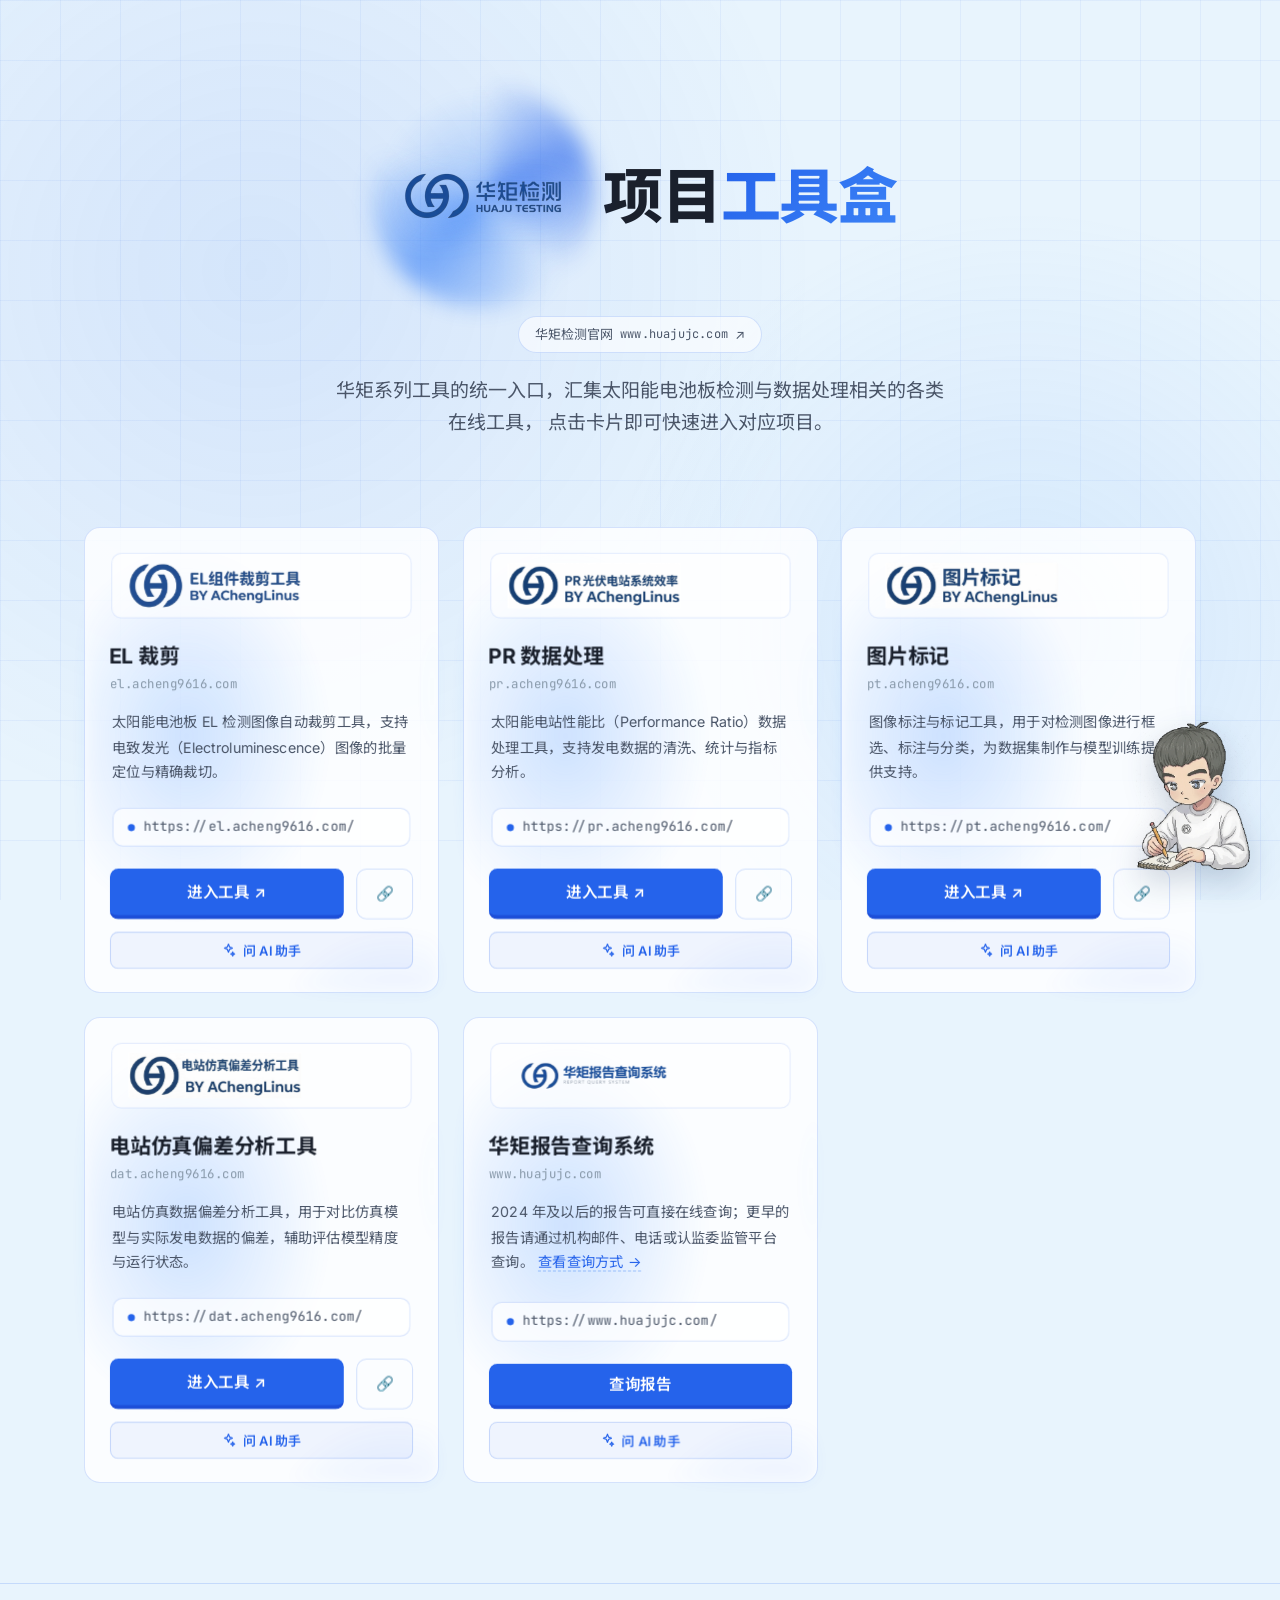
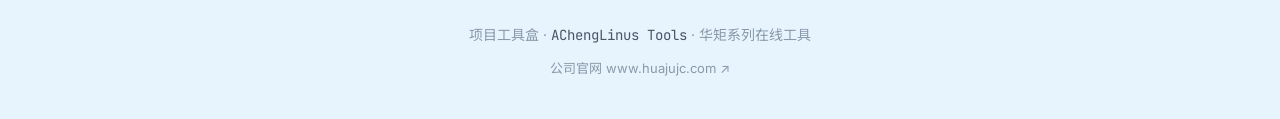
==== commit 36a03d08: "feat: 报告查询卡片改名为华矩报告查询系统，图标加入公司标识并精简按钮" ====
--- a/index.html
+++ b/index.html
@@ -1047,7 +1047,7 @@
         </div>
       </div>
 
-      <!-- 报告查询系统 -->
+      <!-- 华矩报告查询系统 -->
       <div class="card-wrap fade-in">
         <div class="card">
           <div class="postmark">
@@ -1055,19 +1055,18 @@
             <span class="pm-date">2026</span>
           </div>
           <div class="brand">
-            <img src="assets/report-logo.png" alt="报告查询系统：华矩检测报告在线查询入口">
-          </div>
-          <h2>报告查询系统</h2>
-          <span class="sub">kdocs.cn</span>
+            <img src="assets/report-logo.png" alt="华矩报告查询系统：华矩检测报告在线查询入口">
+          </div>
+          <h2>华矩报告查询系统</h2>
+          <span class="sub">www.huajujc.com</span>
           <p class="desc">
             2024 年及以后的报告可直接在线查询；更早的报告请通过机构邮件、电话或认监委监管平台查询。
             <a class="desc-link" href="javascript:void(0)" onclick="showReportModal()">查看查询方式 →</a>
           </p>
-          <div class="domain-tag"><span class="dot"></span>kdocs.cn/office/d/323730395367</div>
+          <div class="domain-tag"><span class="dot"></span>https://www.huajujc.com/</div>
           <div class="card-actions">
-            <a class="btn-primary" href="https://kdocs.cn/office/d/323730395367?share_id=Q0UUQfpKB1UUVn" target="_blank" rel="noopener">点击查询 ↗</a>
-            <a class="btn-ghost" href="https://kdocs.cn/office/d/323730395367?share_id=Q0UUQfpKB1UUVn" target="_blank" rel="noopener">🔗</a>
-            <button class="btn-ask" type="button" data-ask="报告查询系统怎么查报告？" title="问 AI：报告查询系统怎么查报告？">
+            <a class="btn-primary" href="https://kdocs.cn/office/d/323730395367?share_id=Q0UUQfpKB1UUVn" target="_blank" rel="noopener">查询报告</a>
+            <button class="btn-ask" type="button" data-ask="华矩报告查询系统怎么查报告？" title="问 AI：华矩报告查询系统怎么查报告？">
               <svg viewBox="0 0 24 24" fill="none" stroke="currentColor" stroke-width="1.9" stroke-linecap="round" stroke-linejoin="round" aria-hidden="true"><path d="M12 3.2l1.8 4.4 4.4 1.8-4.4 1.8L12 15.6l-1.8-4.4L5.8 9.4l4.4-1.8L12 3.2z"/><path d="M18.6 15.4l.9 2.1 2.1.9-2.1.9-.9 2.1-.9-2.1-2.1-.9 2.1-.9.9-2.1z"/></svg>
               <span>问 AI 助手</span>
             </button>
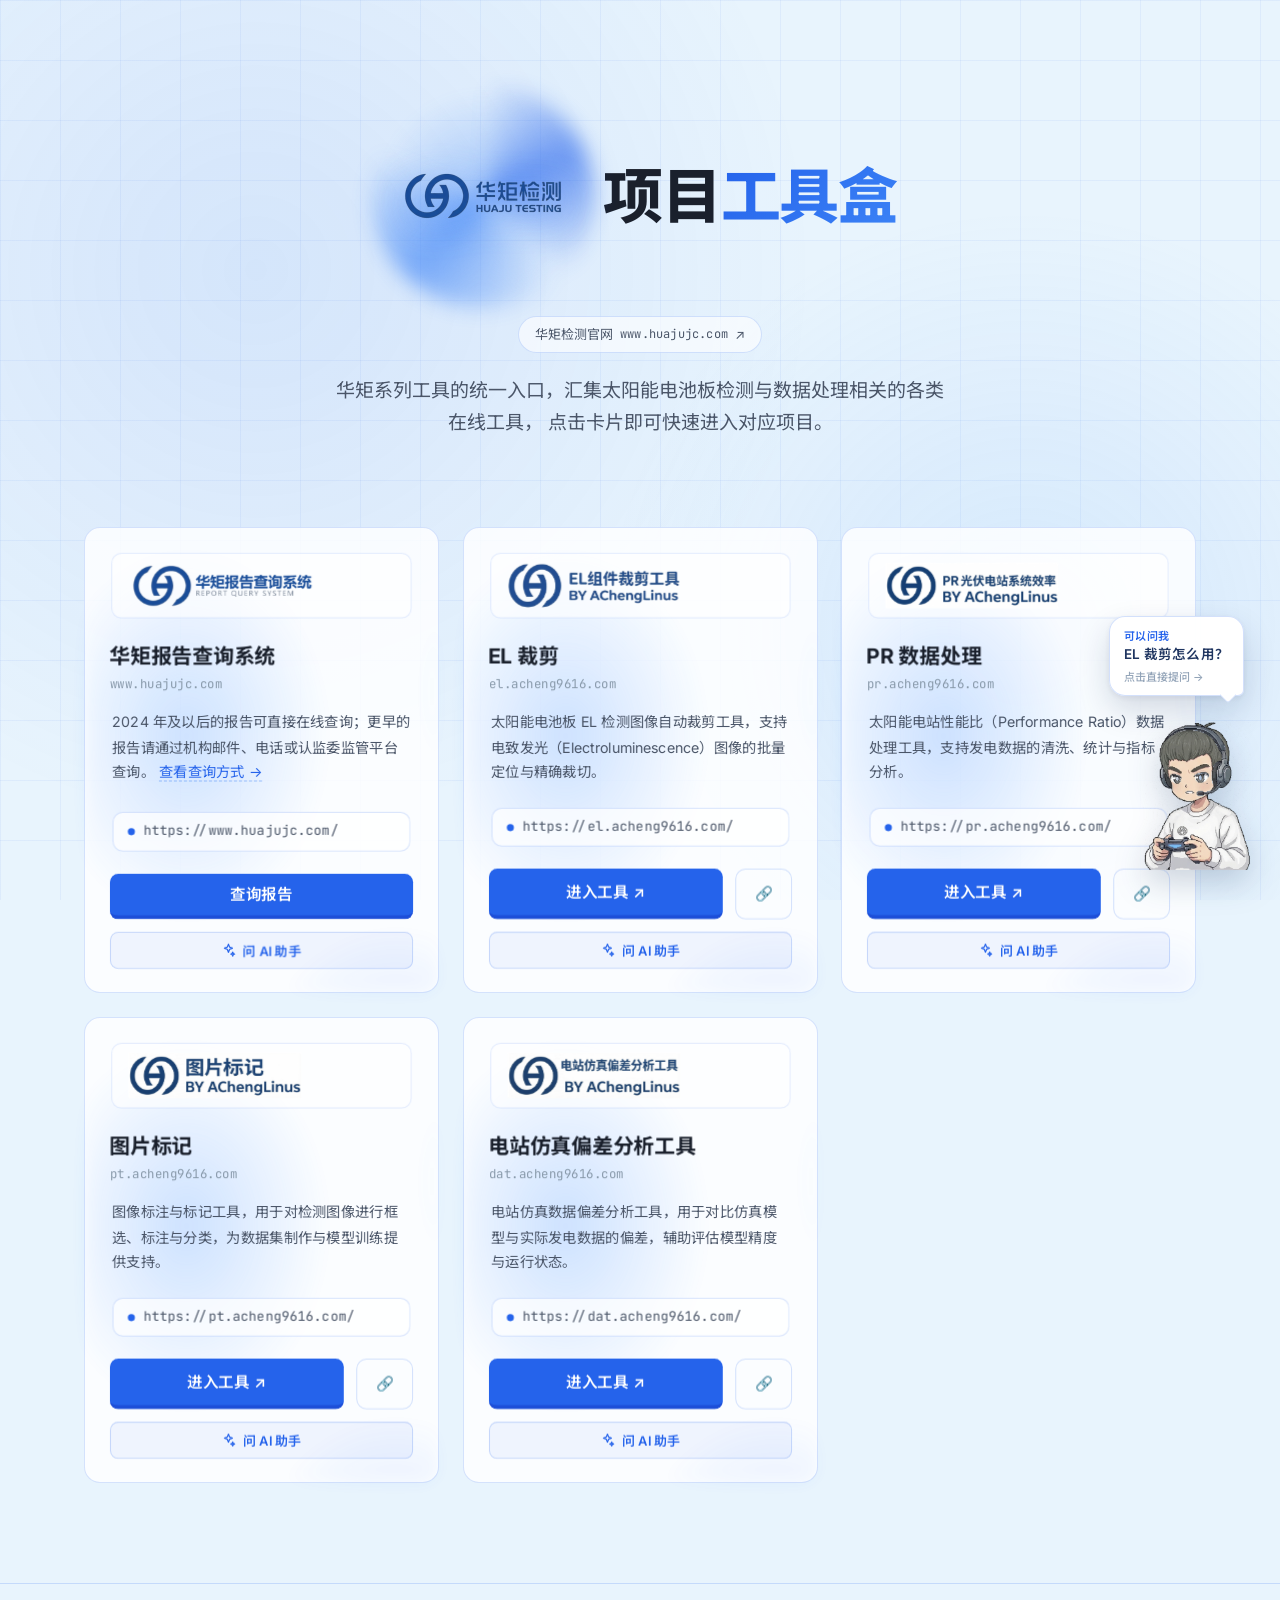
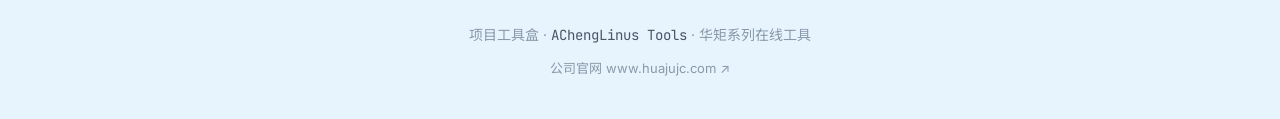
==== commit a21c40fb: "feat: 报告查询卡片置于首位，logo 放大至与其它卡片一致" ====
--- a/index.html
+++ b/index.html
@@ -939,6 +939,33 @@
   <div class="container">
     <div class="projects-grid">
 
+      <!-- 华矩报告查询系统 -->
+      <div class="card-wrap fade-in">
+        <div class="card">
+          <div class="postmark">
+            <span class="pm-name">RPT</span>
+            <span class="pm-date">2026</span>
+          </div>
+          <div class="brand">
+            <img src="assets/report-logo.png" alt="华矩报告查询系统：华矩检测报告在线查询入口">
+          </div>
+          <h2>华矩报告查询系统</h2>
+          <span class="sub">www.huajujc.com</span>
+          <p class="desc">
+            2024 年及以后的报告可直接在线查询；更早的报告请通过机构邮件、电话或认监委监管平台查询。
+            <a class="desc-link" href="javascript:void(0)" onclick="showReportModal()">查看查询方式 →</a>
+          </p>
+          <div class="domain-tag"><span class="dot"></span>https://www.huajujc.com/</div>
+          <div class="card-actions">
+            <a class="btn-primary" href="https://kdocs.cn/office/d/323730395367?share_id=Q0UUQfpKB1UUVn" target="_blank" rel="noopener">查询报告</a>
+            <button class="btn-ask" type="button" data-ask="华矩报告查询系统怎么查报告？" title="问 AI：华矩报告查询系统怎么查报告？">
+              <svg viewBox="0 0 24 24" fill="none" stroke="currentColor" stroke-width="1.9" stroke-linecap="round" stroke-linejoin="round" aria-hidden="true"><path d="M12 3.2l1.8 4.4 4.4 1.8-4.4 1.8L12 15.6l-1.8-4.4L5.8 9.4l4.4-1.8L12 3.2z"/><path d="M18.6 15.4l.9 2.1 2.1.9-2.1.9-.9 2.1-.9-2.1-2.1-.9 2.1-.9.9-2.1z"/></svg>
+              <span>问 AI 助手</span>
+            </button>
+          </div>
+        </div>
+      </div>
+
       <!-- EL 裁剪 -->
       <div class="card-wrap fade-in">
         <div class="card">
@@ -1040,33 +1067,6 @@
             <a class="btn-primary" href="javascript:void(0)" onclick="showPasswordModal()">进入工具 ↗</a>
             <a class="btn-ghost" href="javascript:void(0)" onclick="showPasswordModal()">🔗</a>
             <button class="btn-ask" type="button" data-ask="电站仿真偏差分析工具怎么用？" title="问 AI：电站仿真偏差分析工具怎么用？">
-              <svg viewBox="0 0 24 24" fill="none" stroke="currentColor" stroke-width="1.9" stroke-linecap="round" stroke-linejoin="round" aria-hidden="true"><path d="M12 3.2l1.8 4.4 4.4 1.8-4.4 1.8L12 15.6l-1.8-4.4L5.8 9.4l4.4-1.8L12 3.2z"/><path d="M18.6 15.4l.9 2.1 2.1.9-2.1.9-.9 2.1-.9-2.1-2.1-.9 2.1-.9.9-2.1z"/></svg>
-              <span>问 AI 助手</span>
-            </button>
-          </div>
-        </div>
-      </div>
-
-      <!-- 华矩报告查询系统 -->
-      <div class="card-wrap fade-in">
-        <div class="card">
-          <div class="postmark">
-            <span class="pm-name">RPT</span>
-            <span class="pm-date">2026</span>
-          </div>
-          <div class="brand">
-            <img src="assets/report-logo.png" alt="华矩报告查询系统：华矩检测报告在线查询入口">
-          </div>
-          <h2>华矩报告查询系统</h2>
-          <span class="sub">www.huajujc.com</span>
-          <p class="desc">
-            2024 年及以后的报告可直接在线查询；更早的报告请通过机构邮件、电话或认监委监管平台查询。
-            <a class="desc-link" href="javascript:void(0)" onclick="showReportModal()">查看查询方式 →</a>
-          </p>
-          <div class="domain-tag"><span class="dot"></span>https://www.huajujc.com/</div>
-          <div class="card-actions">
-            <a class="btn-primary" href="https://kdocs.cn/office/d/323730395367?share_id=Q0UUQfpKB1UUVn" target="_blank" rel="noopener">查询报告</a>
-            <button class="btn-ask" type="button" data-ask="华矩报告查询系统怎么查报告？" title="问 AI：华矩报告查询系统怎么查报告？">
               <svg viewBox="0 0 24 24" fill="none" stroke="currentColor" stroke-width="1.9" stroke-linecap="round" stroke-linejoin="round" aria-hidden="true"><path d="M12 3.2l1.8 4.4 4.4 1.8-4.4 1.8L12 15.6l-1.8-4.4L5.8 9.4l4.4-1.8L12 3.2z"/><path d="M18.6 15.4l.9 2.1 2.1.9-2.1.9-.9 2.1-.9-2.1-2.1-.9 2.1-.9.9-2.1z"/></svg>
               <span>问 AI 助手</span>
             </button>
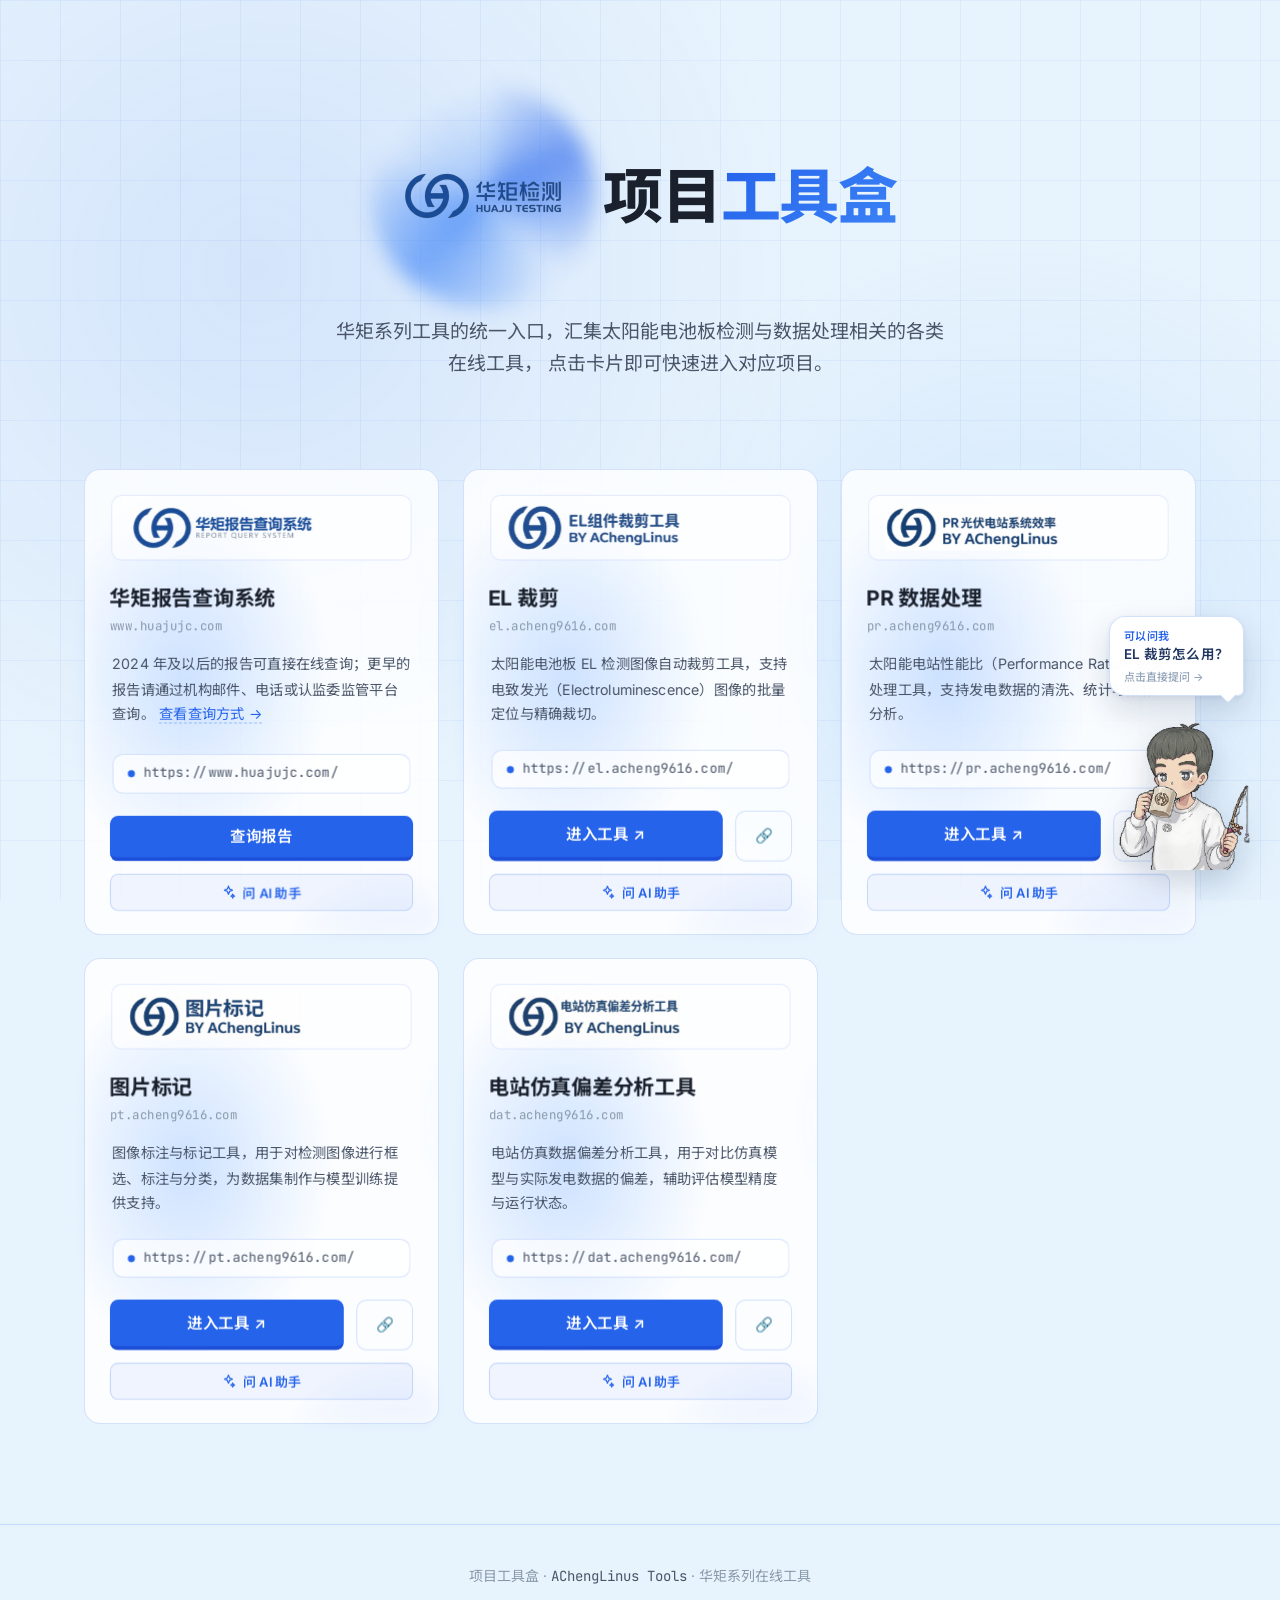
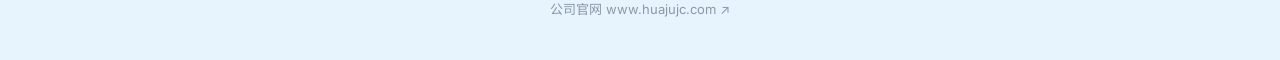
==== commit 318e0fc3: "chore: 去掉首页 hero 的华矩检测官网入口按钮（保留页脚公司官网链接）" ====
--- a/index.html
+++ b/index.html
@@ -198,38 +198,6 @@
   line-height: 1.7;
 }
 
-/* 公司官网入口 */
-.hero-site {
-  margin: 0 0 22px;
-}
-
-.hero-site a {
-  display: inline-flex;
-  align-items: center;
-  gap: 7px;
-  padding: 7px 16px;
-  border: 1px solid var(--border);
-  border-radius: 999px;
-  background: rgba(255, 255, 255, 0.6);
-  color: var(--text-secondary);
-  font-size: 13px;
-  text-decoration: none;
-  transition: color 0.3s ease, border-color 0.3s ease, background 0.3s ease, transform 0.3s ease;
-}
-
-.hero-site a:hover {
-  color: var(--accent);
-  border-color: var(--accent);
-  background: #fff;
-  transform: translateY(-1px);
-}
-
-.hero-site .mono {
-  font-family: 'JetBrains Mono', monospace;
-  font-size: 12px;
-  letter-spacing: 0.2px;
-}
-
 /* ===== 动态 logo ===== */
 .hero-title {
   display: flex;
@@ -922,11 +890,6 @@
       </div>
       <h1 id="heroTitle" tabindex="-1">项目<span class="gradient">工具盒</span></h1>
     </div>
-    <div class="hero-site fade-in">
-      <a href="https://www.huajujc.com" target="_blank" rel="noopener">
-        华矩检测官网 <span class="mono">www.huajujc.com</span> ↗
-      </a>
-    </div>
     <p class="fade-in">
       华矩系列工具的统一入口，汇集太阳能电池板检测与数据处理相关的各类在线工具，
       点击卡片即可快速进入对应项目。
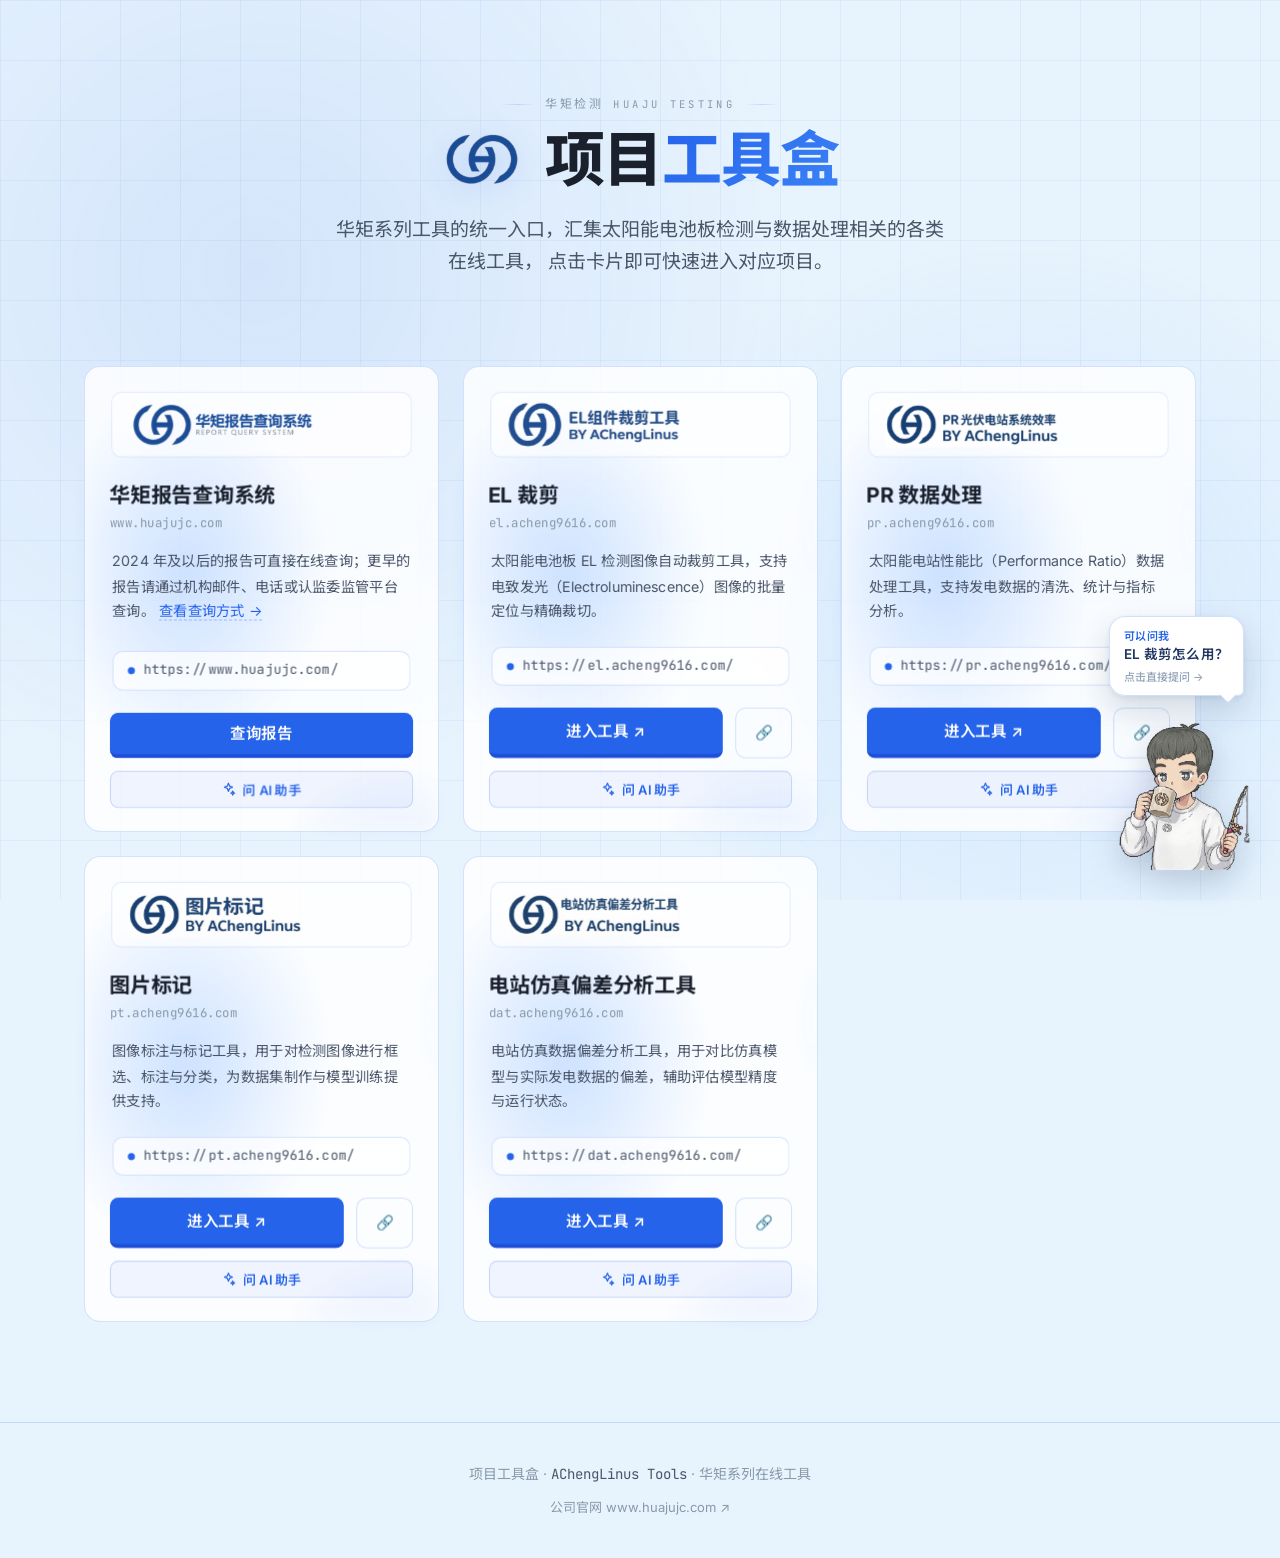
==== commit 02827eec: "feat: 首页 hero 改为品牌锁定组合，公司标识与项目工具盒标题合为一体并去掉旋转光晕动画" ====
--- a/index.html
+++ b/index.html
@@ -198,80 +198,66 @@
   line-height: 1.7;
 }
 
-/* ===== 动态 logo ===== */
+/* ===== 品牌锁定组合（华矩检测 × 项目工具盒） ===== */
+.hero-lockup {
+  display: inline-block;
+  margin-bottom: 20px;
+}
+
+.hero .hero-eyebrow {
+  display: flex;
+  align-items: center;
+  justify-content: center;
+  gap: 10px;
+  margin: 0 0 12px;
+  color: var(--text-muted);
+  font-size: 12px;
+  line-height: 1.4;
+  letter-spacing: 0.22em;
+}
+
+.hero .hero-eyebrow .en {
+  font-family: 'JetBrains Mono', monospace;
+  font-size: 10.5px;
+  letter-spacing: 0.32em;
+}
+
+.hero .hero-eyebrow::before,
+.hero .hero-eyebrow::after {
+  content: '';
+  width: clamp(18px, 4vw, 34px);
+  height: 1px;
+  background: linear-gradient(90deg, transparent, var(--border), transparent);
+}
+
 .hero-title {
   display: flex;
   align-items: center;
   justify-content: center;
-  gap: 20px;
+  gap: clamp(14px, 2vw, 22px);
   flex-wrap: wrap;
-  margin-bottom: 20px;
 }
 
 .hero-title h1 {
   margin-bottom: 0;
 }
 
-.hero .logo {
-  position: relative;
-  width: clamp(132px, 22vw, 200px);
-  height: clamp(132px, 22vw, 200px);
+.logo-mark {
+  display: flex;
+  align-items: center;
+  justify-content: center;
   flex-shrink: 0;
-  perspective: 800px;
-  animation: logoFloat 5s ease-in-out infinite;
-}
-
-.hero .logo::before {
-  content: '';
-  position: absolute;
-  inset: -6px;
-  border-radius: 50%;
-  background: radial-gradient(circle, rgba(59, 130, 246, 0.35), transparent 70%);
-  filter: blur(6px);
-  z-index: 0;
-  animation: logoGlow 4s ease-in-out infinite;
-}
-
-.hero .logo::after {
-  content: '';
-  position: absolute;
-  inset: -12px;
-  border-radius: 50%;
-  background: conic-gradient(from 0deg,
-    transparent 0%, var(--accent) 18%, transparent 38%,
-    var(--accent-2) 62%, transparent 82%);
-  filter: blur(10px);
-  opacity: 0.6;
-  z-index: 0;
-  animation: logoSpin 9s linear infinite;
-}
-
-.hero .logo img {
-  position: relative;
-  width: 100%;
-  height: 100%;
-  object-fit: contain;
-  z-index: 2;
-  filter: drop-shadow(0 6px 18px rgba(59, 130, 246, 0.45));
+}
+
+.logo-mark img {
+  height: clamp(42px, 5.6vw, 60px);
+  width: auto;
+  filter: drop-shadow(0 5px 14px rgba(37, 99, 235, 0.18));
   transition: transform 0.5s ease;
 }
 
-.hero .logo:hover img {
-  transform: rotate3d(0.5, 1, 0, 20deg) scale(1.08);
-}
-
-@keyframes logoFloat {
-  0%, 100% { transform: translateY(0); }
-  50%      { transform: translateY(-10px); }
-}
-
-@keyframes logoGlow {
-  0%, 100% { transform: scale(1);    opacity: 0.55; }
-  50%      { transform: scale(1.15); opacity: 0.85; }
-}
-
-@keyframes logoSpin {
-  to { transform: rotate(360deg); }
+.hero-lockup:hover .logo-mark img {
+  transform: translateY(-2px) scale(1.04);
 }
 
 /* ===== Projects Grid ===== */
@@ -884,11 +870,12 @@
 <!-- ===== Hero ===== -->
 <header class="hero">
   <div class="container">
-    <div class="hero-title fade-in">
-      <div class="logo">
-        <img src="assets/logo.png" alt="华矩检测 项目工具盒 logo">
+    <div class="hero-lockup fade-in">
+      <p class="hero-eyebrow">华矩检测 <span class="en">HUAJU TESTING</span></p>
+      <div class="hero-title">
+        <span class="logo-mark" aria-hidden="true"><img src="assets/logo-mark.png" alt=""></span>
+        <h1 id="heroTitle" tabindex="-1">项目<span class="gradient">工具盒</span></h1>
       </div>
-      <h1 id="heroTitle" tabindex="-1">项目<span class="gradient">工具盒</span></h1>
     </div>
     <p class="fade-in">
       华矩系列工具的统一入口，汇集太阳能电池板检测与数据处理相关的各类在线工具，
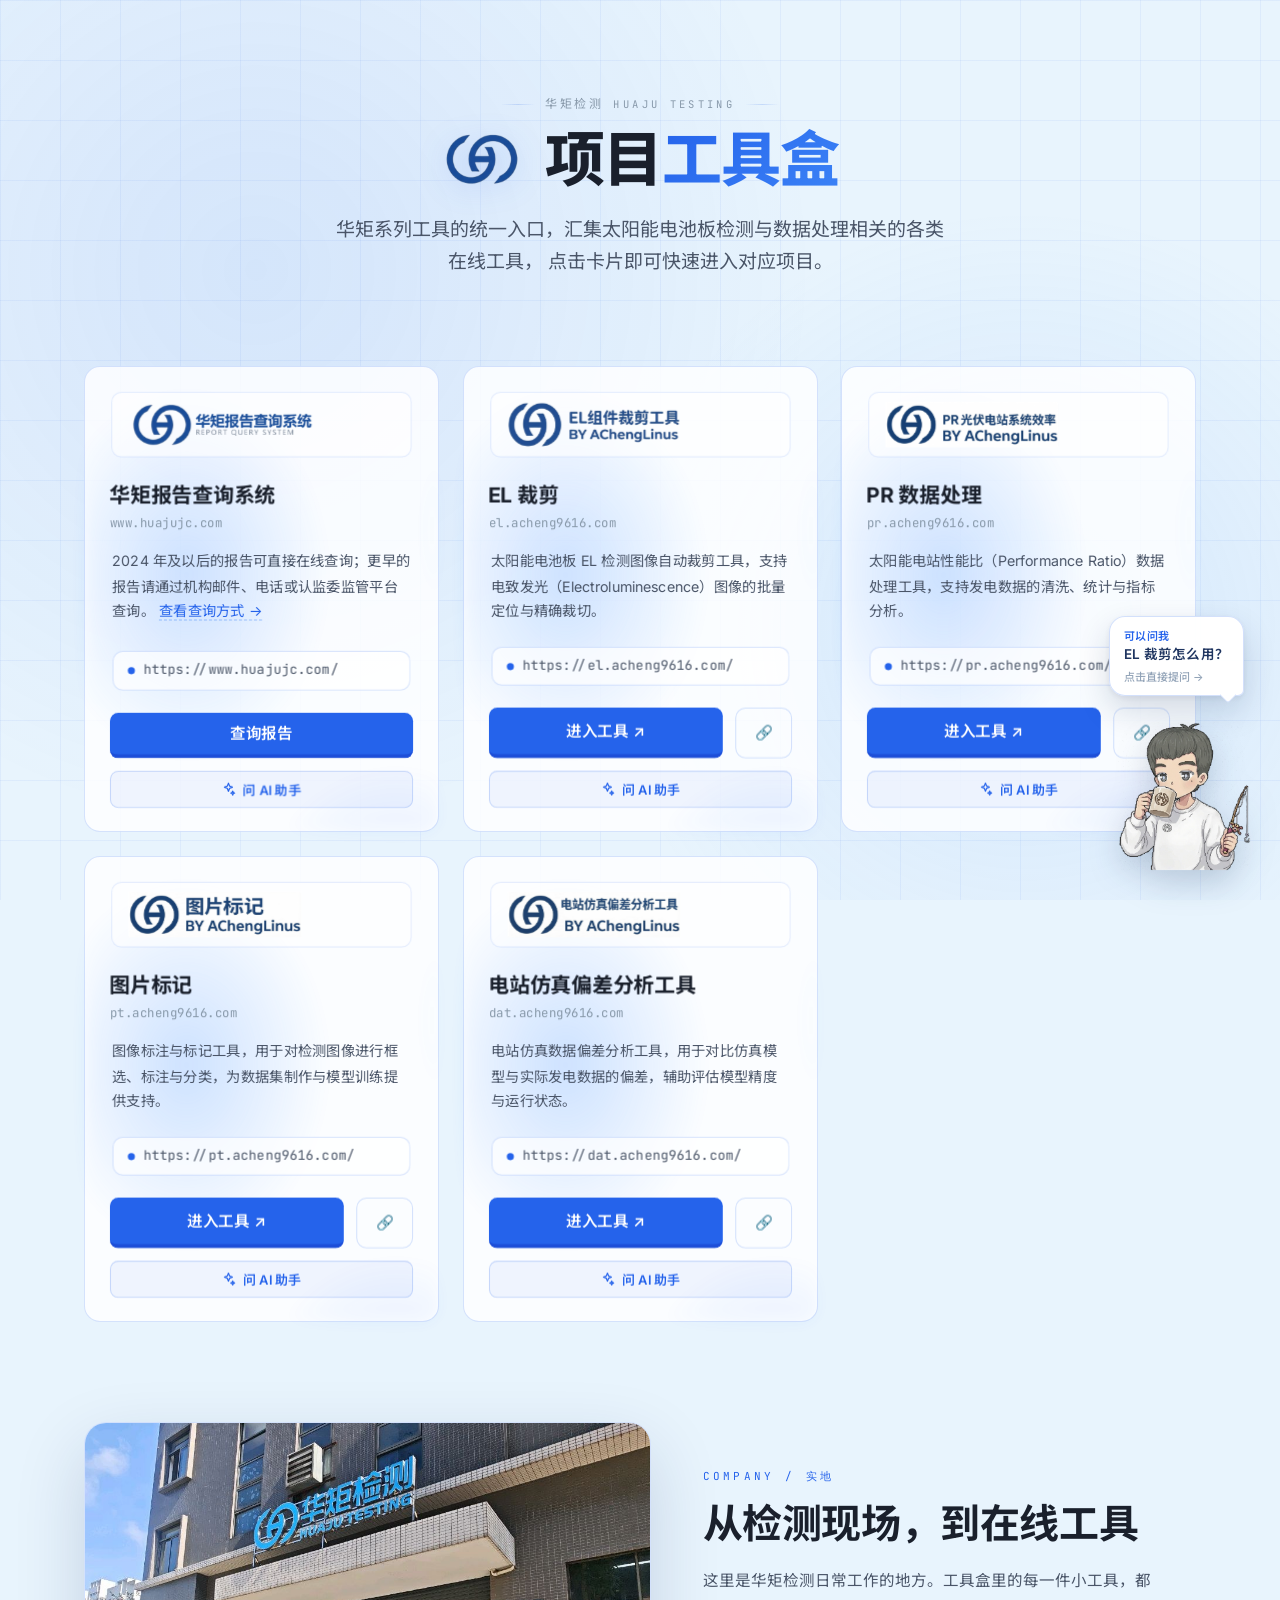
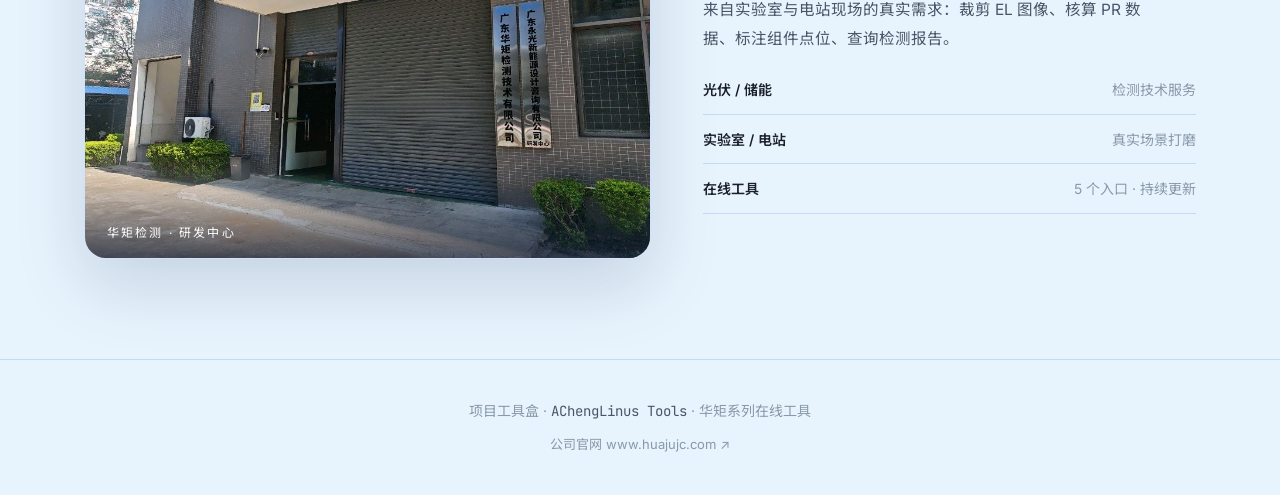
==== commit b716e705: "feat: 新增公司实景板块，用门口照片把检测现场与在线工具串联起来" ====
--- a/index.html
+++ b/index.html
@@ -524,6 +524,101 @@
   transform: translateY(-2px);
 }
 
+/* ===== 公司实景 ===== */
+.office {
+  padding: 0 0 100px;
+}
+
+.office-inner {
+  display: grid;
+  grid-template-columns: 1.15fr 1fr;
+  gap: clamp(24px, 4vw, 56px);
+  align-items: center;
+}
+
+.office-photo {
+  position: relative;
+  margin: 0;
+  border-radius: 22px;
+  overflow: hidden;
+  border: 1px solid var(--border);
+  background: var(--bg-card);
+  box-shadow: 0 26px 70px rgba(15, 40, 90, 0.16);
+}
+
+.office-photo img {
+  display: block;
+  width: 100%;
+  height: clamp(280px, 34vw, 440px);
+  object-fit: cover;
+  object-position: center 42%;
+  transform: scale(1.01);
+  transition: transform 0.8s ease;
+}
+
+.office-photo:hover img {
+  transform: scale(1.05);
+}
+
+.office-photo figcaption {
+  position: absolute;
+  left: 0;
+  right: 0;
+  bottom: 0;
+  padding: 44px 22px 16px;
+  font-size: 12px;
+  letter-spacing: 0.18em;
+  color: #fff;
+  background: linear-gradient(180deg, transparent, rgba(8, 22, 46, 0.72));
+}
+
+.office-kicker {
+  margin-bottom: 14px;
+  font-family: 'JetBrains Mono', monospace;
+  font-size: 11px;
+  letter-spacing: 0.3em;
+  color: var(--accent);
+}
+
+.office h2 {
+  margin-bottom: 18px;
+  font-size: clamp(26px, 3.4vw, 40px);
+  line-height: 1.25;
+  letter-spacing: -0.01em;
+}
+
+.office-desc {
+  max-width: 46ch;
+  margin-bottom: 26px;
+  font-size: 15.5px;
+  line-height: 1.85;
+  color: var(--text-secondary);
+}
+
+.office-facts {
+  list-style: none;
+  display: grid;
+  gap: 14px;
+}
+
+.office-facts li {
+  display: flex;
+  justify-content: space-between;
+  gap: 16px;
+  padding-bottom: 12px;
+  border-bottom: 1px solid var(--border);
+  font-size: 14px;
+}
+
+.office-facts strong {
+  font-weight: 600;
+  color: var(--text-primary);
+}
+
+.office-facts span {
+  color: var(--text-muted);
+}
+
 /* ===== Footer ===== */
 .footer {
   border-top: 1px solid var(--border);
@@ -770,6 +865,11 @@
   .hero { padding: 80px 0 48px; }
   .hero h1 { font-size: 32px; }
   .hero-title { gap: 14px; }
+  .office { padding: 0 0 72px; }
+  .office-inner { grid-template-columns: 1fr; }
+  .office-photo img { height: 260px; }
+  .office-desc { font-size: 14.5px; }
+  .office-facts li { font-size: 13px; }
   .card-actions { flex-direction: column; }
   .card { padding: 26px 22px; }
 }
@@ -1024,6 +1124,28 @@
         </div>
       </div>
 
+    </div>
+  </div>
+</section>
+
+<!-- ===== 公司实景 ===== -->
+<section class="office">
+  <div class="container office-inner">
+    <figure class="office-photo fade-in">
+      <img src="assets/office.jpg" alt="华矩检测公司门口实景：外墙「华矩检测 HUAJU TESTING」标牌与检测研发中心入口" loading="lazy">
+      <figcaption>华矩检测 · 研发中心</figcaption>
+    </figure>
+    <div class="office-copy fade-in">
+      <p class="office-kicker">COMPANY / 实地</p>
+      <h2>从检测现场，到在线工具</h2>
+      <p class="office-desc">
+        这里是华矩检测日常工作的地方。工具盒里的每一件小工具，都来自实验室与电站现场的真实需求：裁剪 EL 图像、核算 PR 数据、标注组件点位、查询检测报告。
+      </p>
+      <ul class="office-facts">
+        <li><strong>光伏 / 储能</strong><span>检测技术服务</span></li>
+        <li><strong>实验室 / 电站</strong><span>真实场景打磨</span></li>
+        <li><strong>在线工具</strong><span>5 个入口 · 持续更新</span></li>
+      </ul>
     </div>
   </div>
 </section>
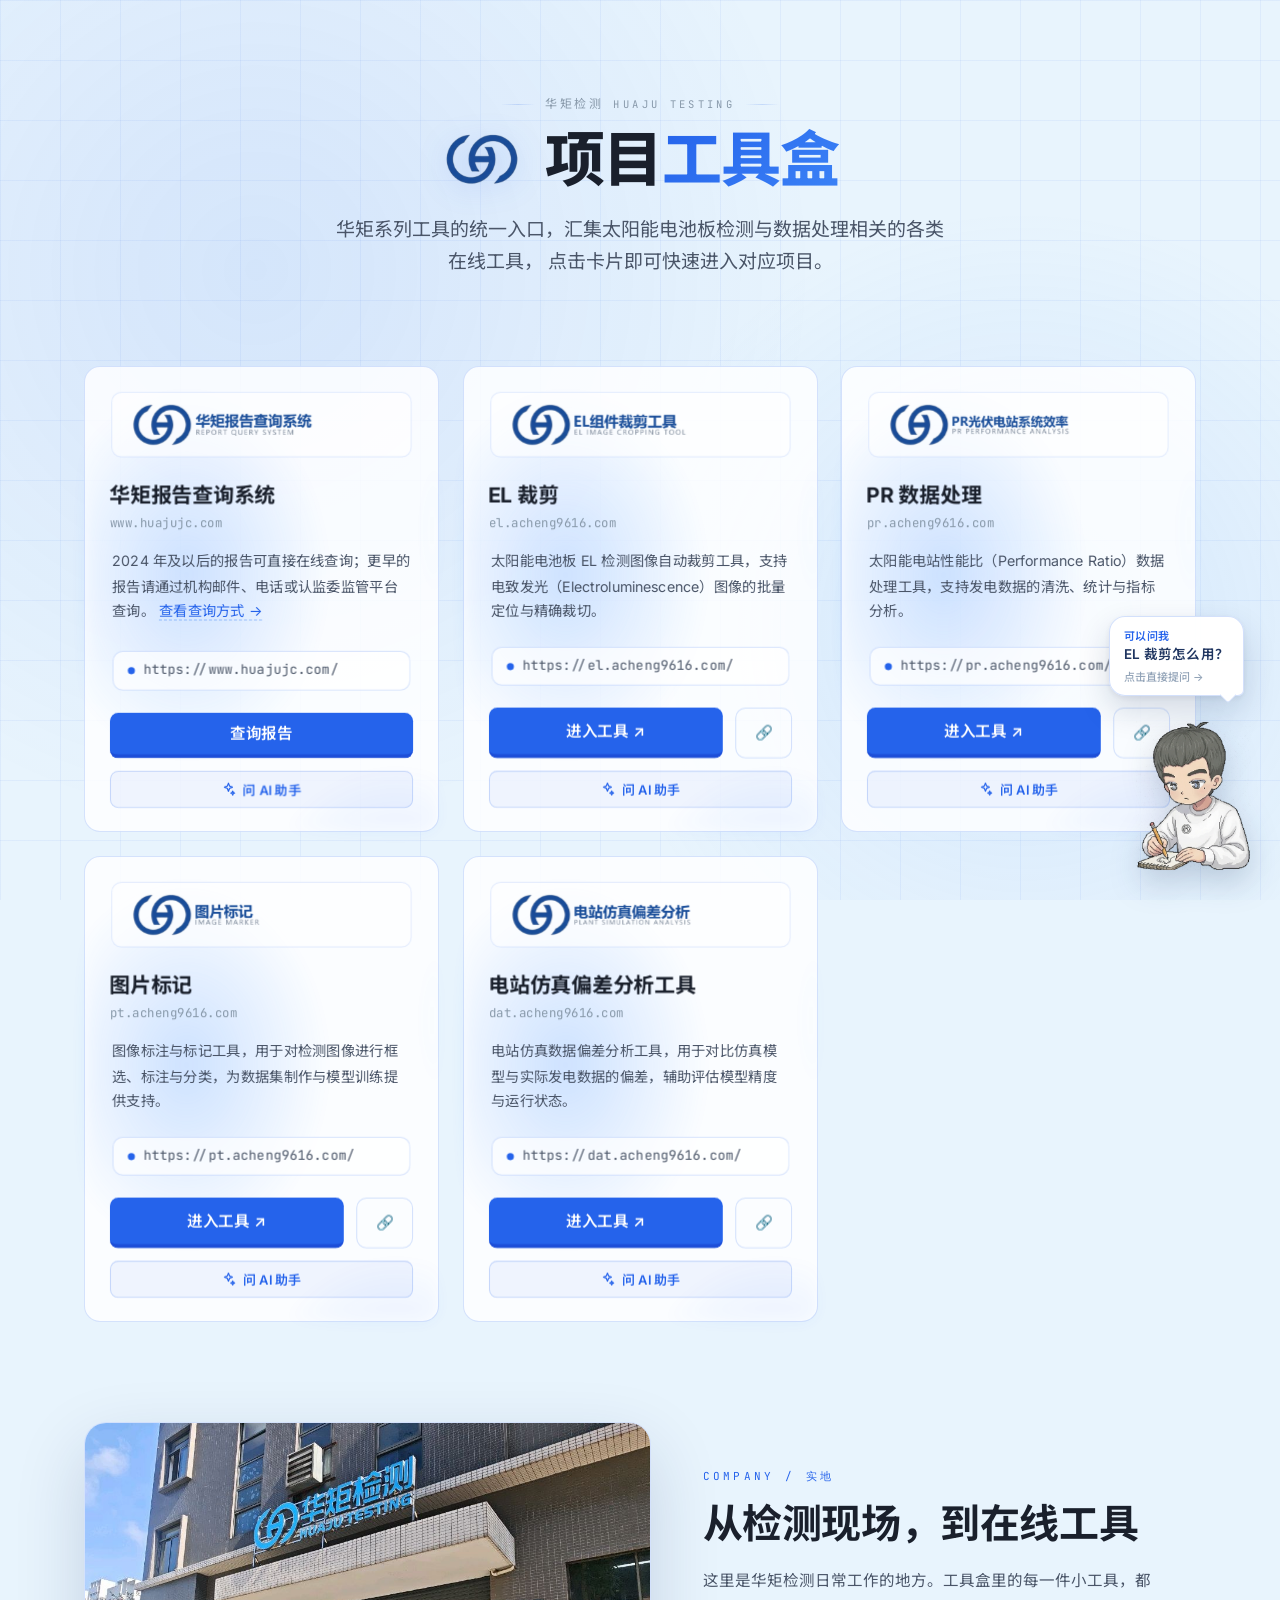
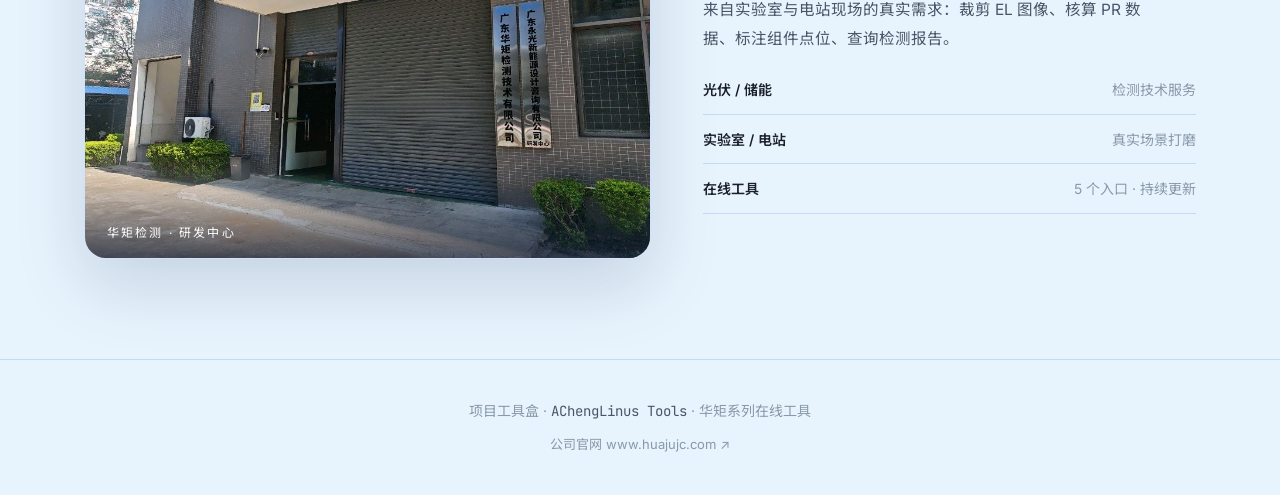
==== commit 5b392e19: "style: 统一五张卡片 logo 为报告卡同款外观（公司图形 + 中文名 + 英文副标题）" ====
--- a/index.html
+++ b/index.html
@@ -1051,7 +1051,7 @@
             <span class="pm-date">2026</span>
           </div>
           <div class="brand">
-            <img src="assets/pr-logo.jpg" alt="PR 数据处理：光伏电站性能比数据解析工具">
+            <img src="assets/pr-logo.png" alt="PR 数据处理：光伏电站性能比数据解析工具">
           </div>
           <h2>PR 数据处理</h2>
           <span class="sub">pr.acheng9616.com</span>
@@ -1078,7 +1078,7 @@
             <span class="pm-date">2026</span>
           </div>
           <div class="brand">
-            <img src="assets/pt-logo.jpg" alt="图片标记：光伏组件 EL 检测图像点位标注工具">
+            <img src="assets/pt-logo.png" alt="图片标记：光伏组件 EL 检测图像点位标注工具">
           </div>
           <h2>图片标记</h2>
           <span class="sub">pt.acheng9616.com</span>
@@ -1105,7 +1105,7 @@
             <span class="pm-date">2026</span>
           </div>
           <div class="brand">
-            <img src="assets/dev-logo.jpg" alt="电站仿真偏差分析：光伏电站发电偏差分析工具">
+            <img src="assets/dev-logo.png" alt="电站仿真偏差分析：光伏电站发电偏差分析工具">
           </div>
           <h2>电站仿真偏差分析工具</h2>
           <span class="sub">dat.acheng9616.com</span>
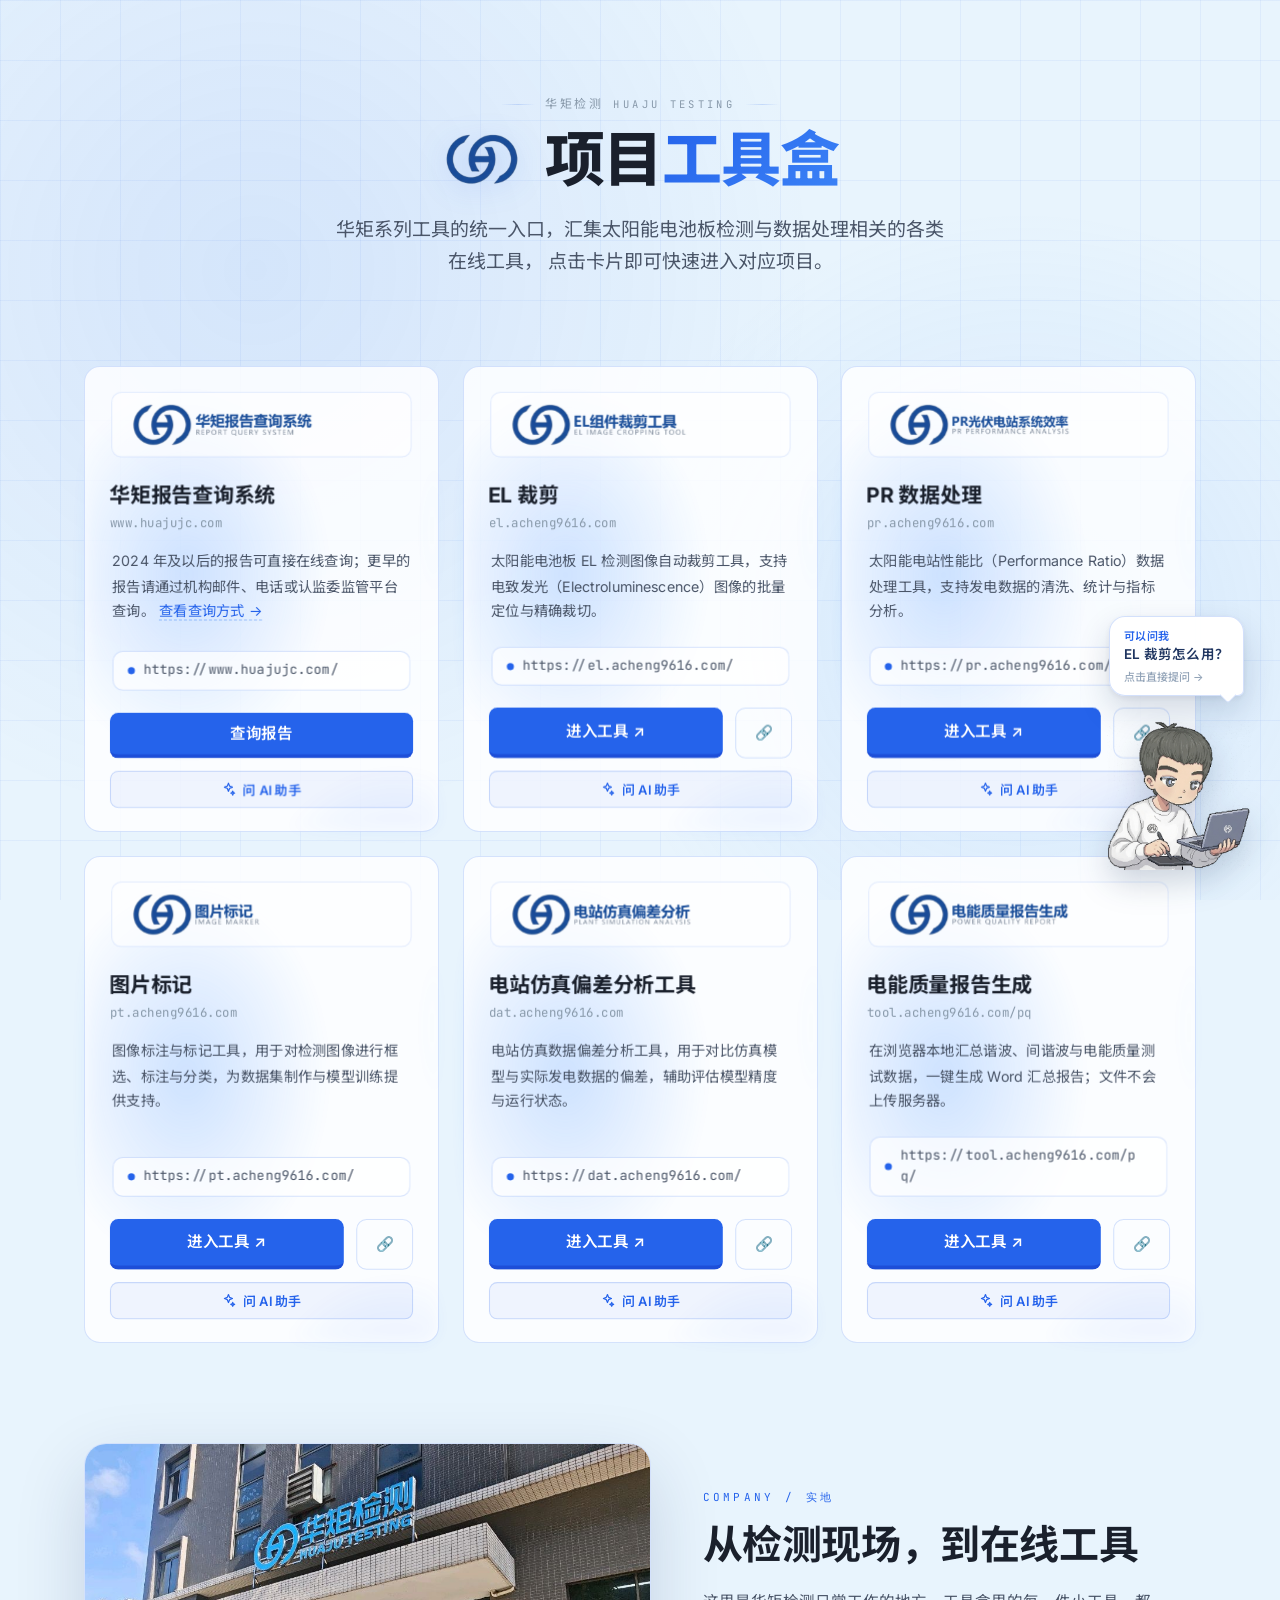
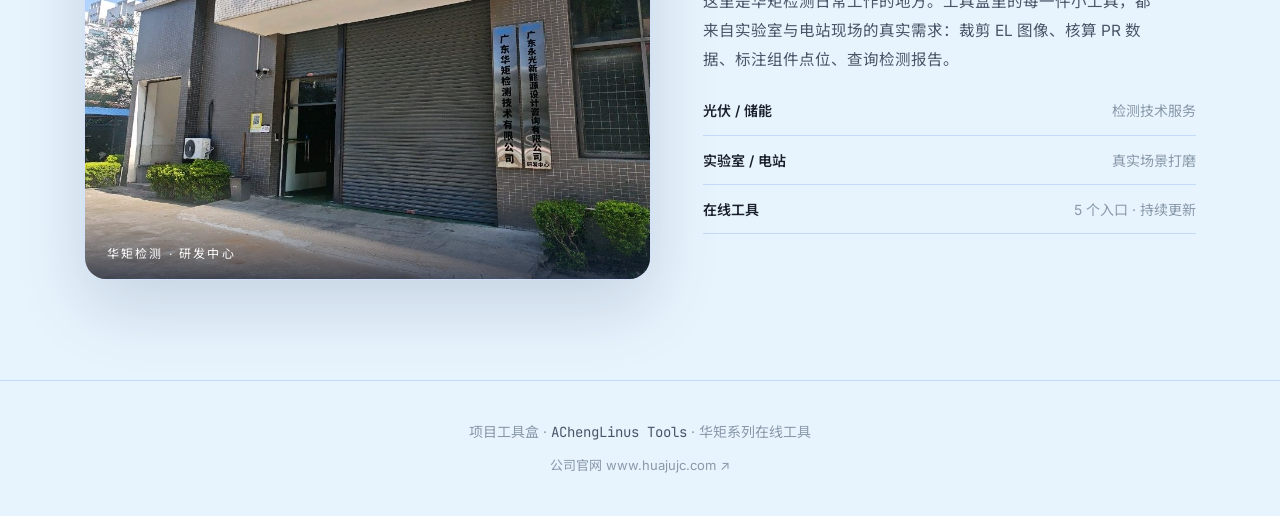
==== commit 7397aa02: "feat: 新增电能质量报告生成工具（纯浏览器静态版），首页加入口并补充知识库" ====
--- a/index.html
+++ b/index.html
@@ -1124,6 +1124,33 @@
         </div>
       </div>
 
+      <!-- 电能质量报告生成工具（纯浏览器版） -->
+      <div class="card-wrap fade-in">
+        <div class="card">
+          <div class="postmark">
+            <span class="pm-name">PQR</span>
+            <span class="pm-date">2026</span>
+          </div>
+          <div class="brand">
+            <img src="assets/pq-logo.png" alt="电能质量报告生成工具：在浏览器内汇总测试数据并生成 Word 报告">
+          </div>
+          <h2>电能质量报告生成</h2>
+          <span class="sub">tool.acheng9616.com/pq</span>
+          <p class="desc">
+            在浏览器本地汇总谐波、间谐波与电能质量测试数据，一键生成 Word 汇总报告；文件不会上传服务器。
+          </p>
+          <div class="domain-tag"><span class="dot"></span>https://tool.acheng9616.com/pq/</div>
+          <div class="card-actions">
+            <a class="btn-primary" href="pq/" target="_blank" rel="noopener">进入工具 ↗</a>
+            <a class="btn-ghost" href="pq/" target="_blank" rel="noopener" aria-label="打开电能质量报告生成工具">🔗</a>
+            <button class="btn-ask" type="button" data-ask="电能质量报告生成工具怎么用？" title="问 AI：电能质量报告生成工具怎么用？">
+              <svg viewBox="0 0 24 24" fill="none" stroke="currentColor" stroke-width="1.9" stroke-linecap="round" stroke-linejoin="round" aria-hidden="true"><path d="M12 3.2l1.8 4.4 4.4 1.8-4.4 1.8L12 15.6l-1.8-4.4L5.8 9.4l4.4-1.8L12 3.2z"/><path d="M18.6 15.4l.9 2.1 2.1.9-2.1.9-.9 2.1-.9-2.1-2.1-.9 2.1-.9.9-2.1z"/></svg>
+              <span>问 AI 助手</span>
+            </button>
+          </div>
+        </div>
+      </div>
+
     </div>
   </div>
 </section>
